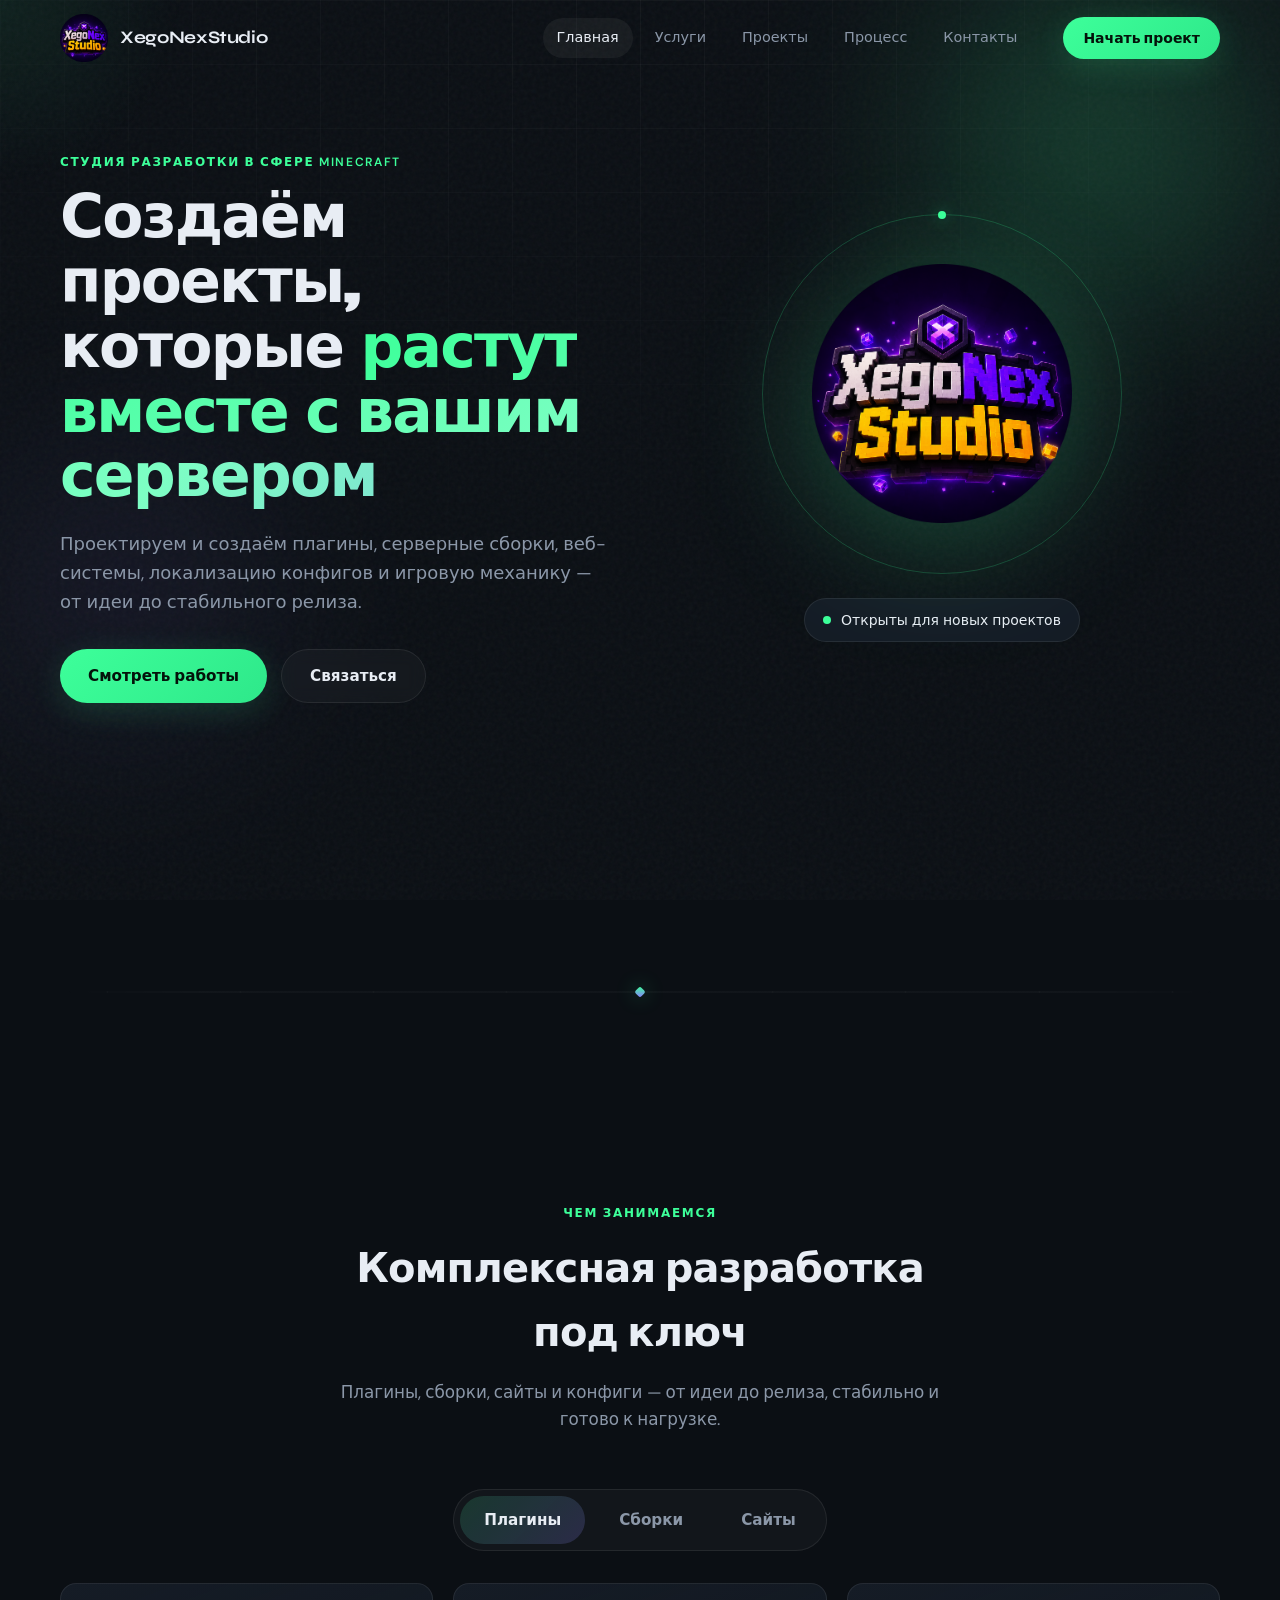
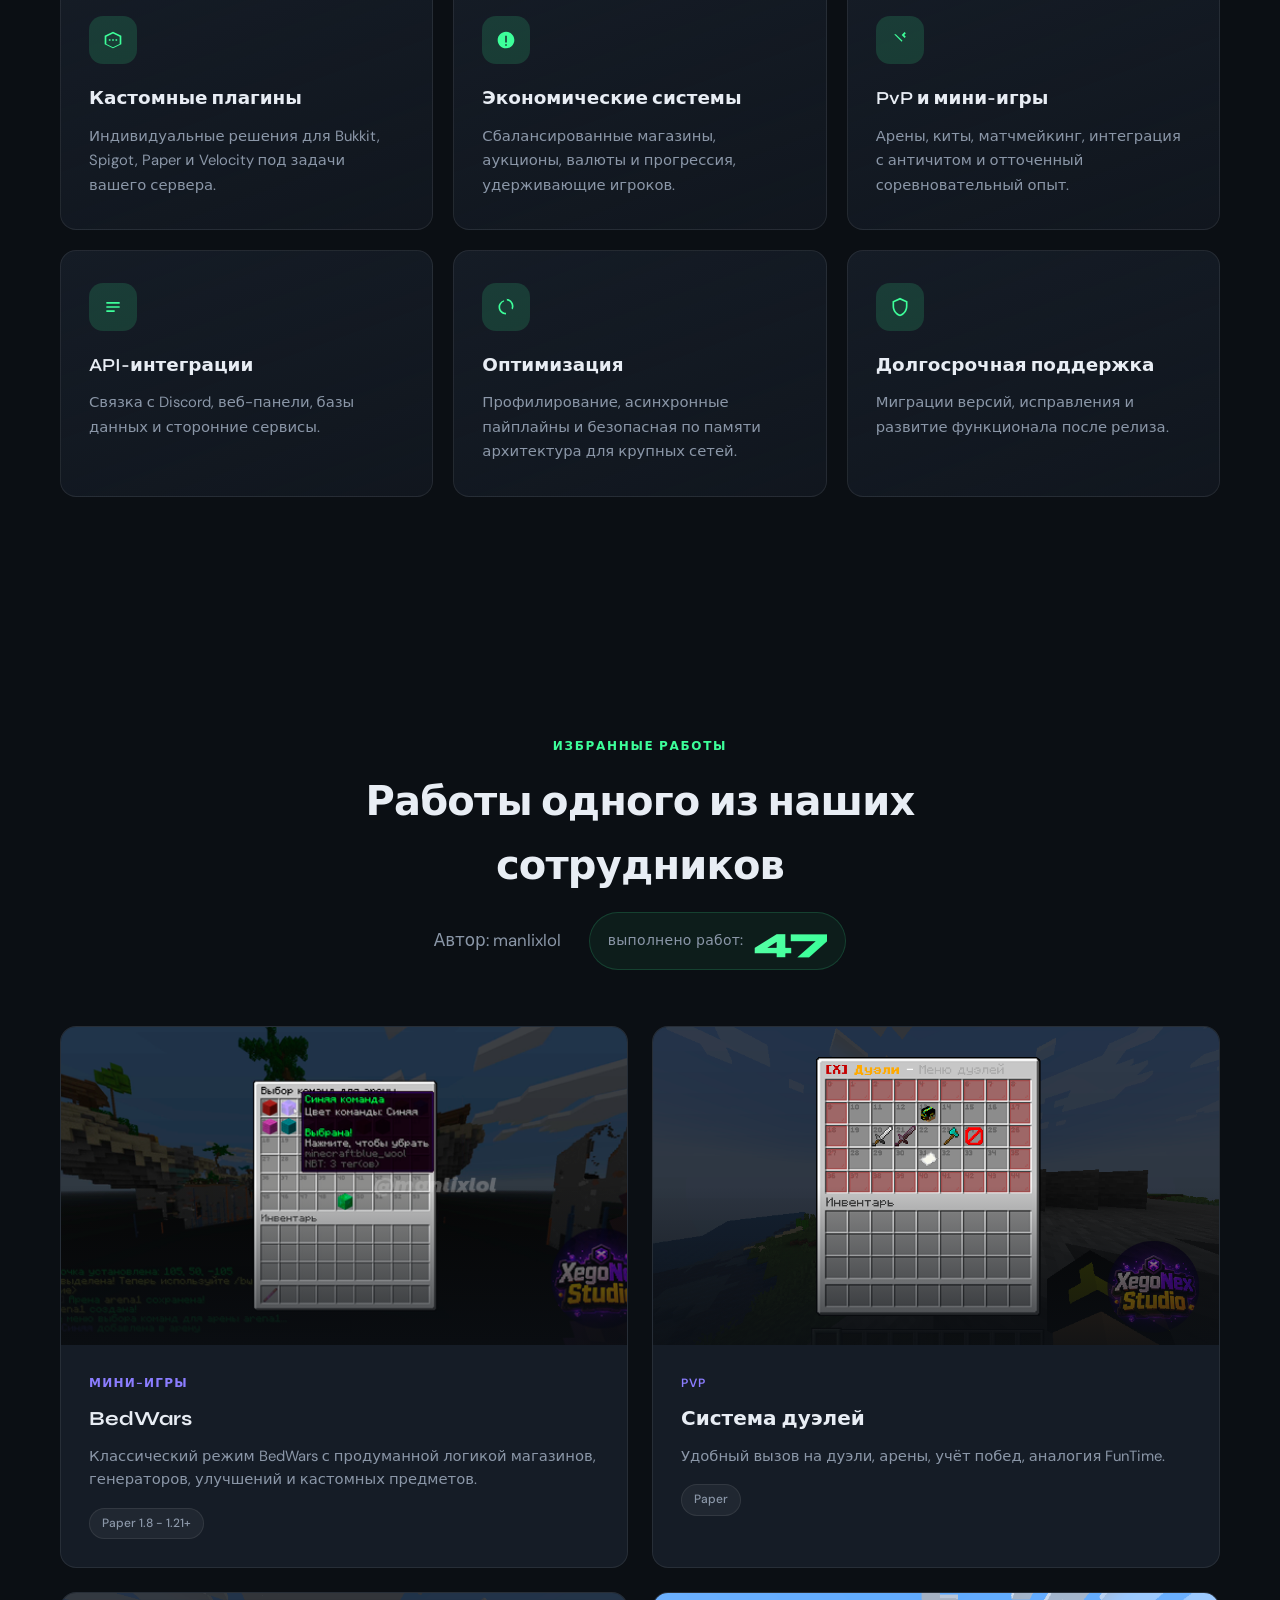
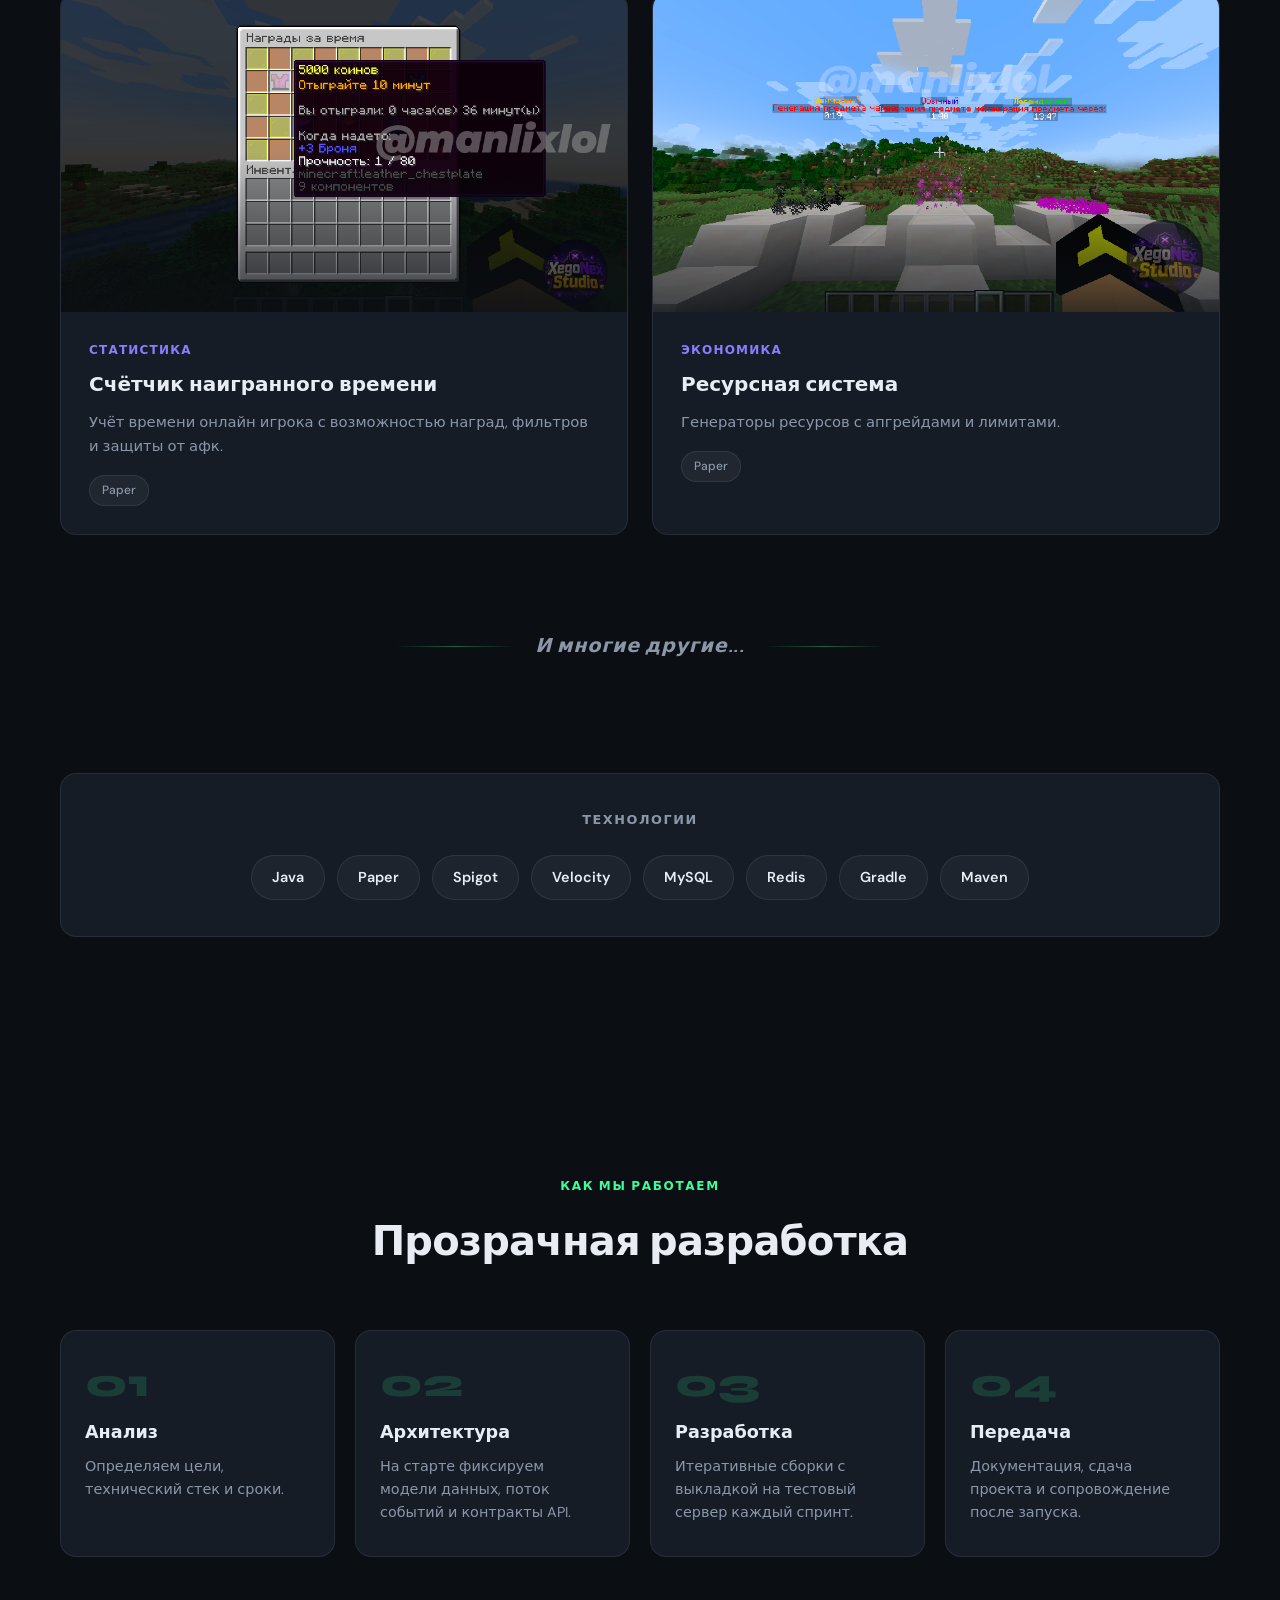
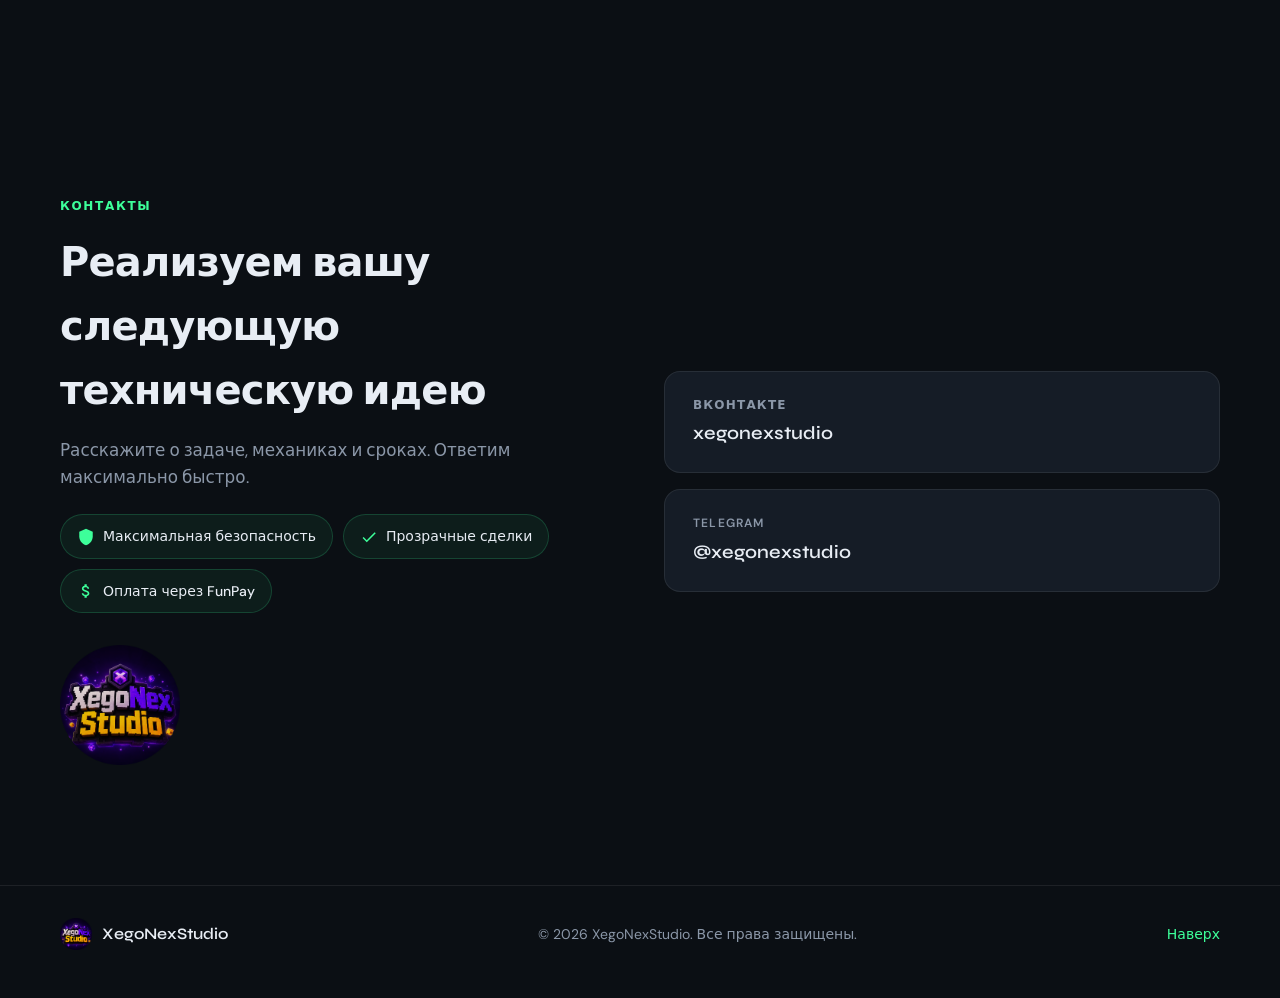
==== site/src/public_html/index.html @ aec1a5e7 "first commit" ====
<!DOCTYPE html>
<html lang="ru">
<head>
<meta charset="UTF-8">
<meta name="viewport" content="width=device-width, initial-scale=1.0">
<meta name="description" content="Проектируем и создаём плагины, серверные сборки, веб-системы, локализацию конфигов и игровую механику — от идеи до стабильного релиза.">
<meta name="theme-color" content="#0b0f14">
<meta property="og:title" content="XegoNexStudio">
<meta property="og:description" content="Проектируем и создаём плагины, серверные сборки, веб-системы, локализацию конфигов и игровую механику — от идеи до стабильного релиза.">
<meta property="og:image" content="https://xegonexstudio.github.io/xegonexstudio/assets/img/xegonex.png">
<meta property="og:url" content="https://xegonexstudio.github.io/xegonexstudio">
<meta property="og:type" content="website">
<title>XegoNexStudio — Студия разработки в сфере Minecraft</title>
<link rel="preconnect" href="https://fonts.googleapis.com">
<link rel="preconnect" href="https://fonts.gstatic.com" crossorigin>
<link rel="stylesheet" href="https://fonts.googleapis.com/css2?family=DM+Sans:ital,opsz,wght@0,9..40,400;0,9..40,500;0,9..40,600;1,9..40,400&family=Syne:wght@500;600;700;800&display=swap">
<link rel="stylesheet" href="assets/css/main.css">
<link rel="icon" type="image/png" href="assets/img/xegonex.png">
</head>
<body>
<div class="ambient" aria-hidden="true"><div class="ambient__orb ambient__orb--one"></div><div class="ambient__orb ambient__orb--two"></div><div class="ambient__grid"></div><div class="ambient__noise"></div></div><div class="cursor-glow" aria-hidden="true"></div>
<header class="header"><div class="header__inner container"><a href="#home" class="brand"><img src="assets/img/xegonex.png" alt="XegoNexStudio" class="brand__logo" width="48" height="48"><span class="brand__text">XegoNexStudio</span></a><nav class="nav" aria-label="Основная навигация"><a href="#home" class="nav__link" data-nav="home">Главная</a><a href="#services" class="nav__link" data-nav="services">Услуги</a><a href="#projects" class="nav__link" data-nav="projects">Проекты</a><a href="#process" class="nav__link" data-nav="process">Процесс</a><a href="#contact" class="nav__link" data-nav="contact">Контакты</a></nav><a href="#contact" class="btn btn--primary btn--sm header__cta">Начать проект</a><button class="burger" type="button" aria-label="Открыть меню" aria-expanded="false" data-burger="true"><span></span><span></span><span></span></button></div></header>
<div class="mobile-nav" data-mobile-nav="true" hidden><nav class="mobile-nav__panel"><a href="#home" class="mobile-nav__link">Главная</a><a href="#services" class="mobile-nav__link">Услуги</a><a href="#projects" class="mobile-nav__link">Проекты</a><a href="#process" class="mobile-nav__link">Процесс</a><a href="#contact" class="mobile-nav__link">Контакты</a></nav></div>
<main>
<section id="home" class="hero section"><div class="container hero__grid"><div class="hero__content reveal"><p class="eyebrow">Студия разработки в сфере Minecraft</p><h1 class="hero__title">Создаём проекты, которые <span class="text-gradient">растут вместе с вашим сервером</span></h1><p class="hero__lead">Проектируем и создаём плагины, серверные сборки, веб-системы, локализацию конфигов и игровую механику — от идеи до стабильного релиза.</p><div class="hero__actions"><a href="#projects" class="btn btn--primary">Смотреть работы</a><a href="#contact" class="btn btn--ghost">Связаться</a></div></div><div class="hero__visual reveal reveal--delay"><div class="hero__logo-wrap"><div class="hero__ring hero__ring--outer"></div><div class="hero__ring hero__ring--inner"></div><img src="assets/img/xegonex.png" alt="XegoNexStudio" class="hero__logo" width="320" height="320"></div><div class="hero__badge"><span class="hero__badge-dot"></span>Открыты для новых проектов</div></div></div></section>
<section class="section flow-section"><div class="container"><div class="flow reveal" data-flow="true"><div class="flow__line"><span class="flow__glow"></span><span class="flow__dot flow__dot--a"></span><span class="flow__dot flow__dot--b"></span><div class="flow__ticks"><span class="flow__tick"></span><span class="flow__tick"></span><span class="flow__tick"></span><span class="flow__tick"></span><span class="flow__tick"></span><span class="flow__tick"></span><span class="flow__tick"></span><span class="flow__tick"></span><span class="flow__tick"></span></div></div><div class="flow__core"><span class="flow__diamond"></span><span class="flow__ring flow__ring--one"></span><span class="flow__ring flow__ring--two"></span></div></div></div></section>
<section id="services" class="section services"><div class="container"><div class="section-head reveal"><p class="eyebrow">Чем занимаемся</p><h2 class="section-head__title">Комплексная разработка под ключ</h2><p class="section-head__text">Плагины, сборки, сайты и конфиги — от идеи до релиза, стабильно и готово к нагрузке.</p></div><div class="services-tabs reveal" data-services-tabs="true"><div class="services-tabs__nav" role="tablist"><button type="button" class="services-tabs__btn is-active" data-tab="plugins" aria-selected="true">Плагины</button><button type="button" class="services-tabs__btn" data-tab="packs" aria-selected="false">Сборки</button><button type="button" class="services-tabs__btn" data-tab="websites" aria-selected="false">Сайты</button></div><div class="services-tabs__panels"><div class="services-tabs__panel is-active" data-panel="plugins"><div class="services__grid"><article class="service-card" style="--card-delay:0ms"><div class="service-card__icon" data-icon="plugin"></div><h3 class="service-card__title">Кастомные плагины</h3><p class="service-card__text">Индивидуальные решения для Bukkit, Spigot, Paper и Velocity под задачи вашего сервера.</p></article><article class="service-card" style="--card-delay:60ms"><div class="service-card__icon" data-icon="economy"></div><h3 class="service-card__title">Экономические системы</h3><p class="service-card__text">Сбалансированные магазины, аукционы, валюты и прогрессия, удерживающие игроков.</p></article><article class="service-card" style="--card-delay:120ms"><div class="service-card__icon" data-icon="pvp"></div><h3 class="service-card__title">PvP и мини-игры</h3><p class="service-card__text">Арены, киты, матчмейкинг, интеграция с античитом и отточенный соревновательный опыт.</p></article><article class="service-card" style="--card-delay:180ms"><div class="service-card__icon" data-icon="api"></div><h3 class="service-card__title">API-интеграции</h3><p class="service-card__text">Связка с Discord, веб-панели, базы данных и сторонние сервисы.</p></article><article class="service-card" style="--card-delay:240ms"><div class="service-card__icon" data-icon="optimize"></div><h3 class="service-card__title">Оптимизация</h3><p class="service-card__text">Профилирование, асинхронные пайплайны и безопасная по памяти архитектура для крупных сетей.</p></article><article class="service-card" style="--card-delay:300ms"><div class="service-card__icon" data-icon="support"></div><h3 class="service-card__title">Долгосрочная поддержка</h3><p class="service-card__text">Миграции версий, исправления и развитие функционала после релиза.</p></article></div></div><div class="services-tabs__panel" data-panel="packs" hidden><div class="services__grid"><article class="service-card" style="--card-delay:0ms"><div class="service-card__icon" data-icon="pack"></div><h3 class="service-card__title">Серверные сборки</h3><p class="service-card__text">Готовые конфигурации Paper и Spigot с пресетами режимов, прав и стартовым балансом.</p></article><article class="service-card" style="--card-delay:60ms"><div class="service-card__icon" data-icon="mod"></div><h3 class="service-card__title">Модовые сборки</h3><p class="service-card__text">Forge и Fabric с подбором модов, совместимостью и тестированием под вашу аудиторию.</p></article><article class="service-card" style="--card-delay:120ms"><div class="service-card__icon" data-icon="config"></div><h3 class="service-card__title">Конфиги и локализация</h3><p class="service-card__text">Настройка yml, lang-файлов, перевод строк и структурирование конфигураций без хаоса.</p></article><article class="service-card" style="--card-delay:180ms"><div class="service-card__icon" data-icon="network"></div><h3 class="service-card__title">Прокси и сеть</h3><p class="service-card__text">Velocity и BungeeCord, синхронизация данных между хабами и стабильная маршрутизация игроков.</p></article><article class="service-card" style="--card-delay:240ms"><div class="service-card__icon" data-icon="deploy"></div><h3 class="service-card__title">Деплой и запуск</h3><p class="service-card__text">Развёртывание на хостинге, автозапуск, резервные копии и базовый мониторинг.</p></article><article class="service-card" style="--card-delay:300ms"><div class="service-card__icon" data-icon="tune"></div><h3 class="service-card__title">Тонкая настройка</h3><p class="service-card__text">TPS, память, профили миров, анти-лаг пайплайны и оптимизация под онлайн.</p></article></div></div><div class="services-tabs__panel" data-panel="websites" hidden><div class="services__grid"><article class="service-card" style="--card-delay:0ms"><div class="service-card__icon" data-icon="web"></div><h3 class="service-card__title">Веб-панели сервера</h3><p class="service-card__text">Личный кабинет, статистика игроков, управление аккаунтами и донатом в одном интерфейсе.</p></article><article class="service-card" style="--card-delay:60ms"><div class="service-card__icon" data-icon="rcon"></div><h3 class="service-card__title">API и RCON</h3><p class="service-card__text">REST и WebSocket, удалённое управление сервером, очереди команд и связь с игровым ядром.</p></article><article class="service-card" style="--card-delay:120ms"><div class="service-card__icon" data-icon="portal"></div><h3 class="service-card__title">Лендинги и порталы</h3><p class="service-card__text">Промо-сайты, правила, магазины, OAuth через Discord и VK для вашего проекта.</p></article></div></div></div></div></div></section>
<section id="projects" class="section projects"><div class="container"><div class="section-head reveal"><p class="eyebrow">Избранные работы</p><h2 class="section-head__title">Работы одного из наших сотрудников</h2><div class="section-head__meta"><p class="section-head__text section-head__author">Автор: manlixlol</p><div class="works-counter" data-works-counter="48"><span class="works-counter__label">выполнено работ:</span><span class="works-counter__value" data-works-value="true">0</span></div></div></div><div class="projects__grid"><article class="project-card reveal project-card--gallery" style="--reveal-delay:0ms" data-project-gallery='["plugins/BedWarsPlugin (3).png","plugins/BedWarsPlugin (4).png","plugins/BedWarsPlugin (5).png","plugins/BedWarsPlugin (6).png","plugins/BedWarsPlugin (7).png","plugins/BedWarsPlugin (8).png","plugins/BedWarsPlugin (9).png","plugins/BedWarsPlugin (10).png","plugins/BedWarsPlugin (11).png"]' data-project-title="BedWars" tabindex="0" role="button"><div class="project-card__media"><img src="plugins/BedWarsPlugin (1).png" alt="BedWars" class="project-card__img" loading="lazy"></div><div class="project-card__body"><span class="project-card__category">Мини-игры</span><h3 class="project-card__title">BedWars</h3><p class="project-card__text">Классический режим BedWars с продуманной логикой магазинов, генераторов, улучшений и кастомных предметов.</p><div class="project-card__tags"><span class="tag">Paper 1.8 - 1.21+</span></div></div></article><article class="project-card reveal project-card--gallery" style="--reveal-delay:80ms" data-project-gallery='["plugins/DuelPlugin (1).PNG","plugins/DuelPlugin (2).PNG","plugins/DuelPlugin (3).PNG","plugins/DuelPlugin (4).PNG","plugins/DuelPlugin (5).PNG","plugins/DuelPlugin (6).PNG","plugins/DuelPlugin (7).PNG","plugins/DuelPlugin (8).PNG"]' data-project-title="Система дуэлей" tabindex="0" role="button"><div class="project-card__media"><img src="plugins/DuelPlugin (4).PNG" alt="Система дуэлей" class="project-card__img" loading="lazy"></div><div class="project-card__body"><span class="project-card__category">PvP</span><h3 class="project-card__title">Система дуэлей</h3><p class="project-card__text">Удобный вызов на дуэли, арены, учёт побед, аналогия FunTime.</p><div class="project-card__tags"><span class="tag">Paper</span></div></div></article><article class="project-card reveal project-card--gallery" style="--reveal-delay:160ms" data-project-gallery='["plugins/PluginTime (8).PNG","plugins/PluginTime (9).PNG","plugins/PluginTime (10).PNG","plugins/PluginTime (11).PNG","plugins/PluginTime (12).PNG"]' data-project-title="Счётчик наигранного времени" tabindex="0" role="button"><div class="project-card__media"><img src="plugins/PluginTime (10).PNG" alt="Счётчик наигранного времени" class="project-card__img" loading="lazy"></div><div class="project-card__body"><span class="project-card__category">Статистика</span><h3 class="project-card__title">Счётчик наигранного времени</h3><p class="project-card__text">Учёт времени онлайн игрока с возможностью наград, фильтров и защиты от афк.</p><div class="project-card__tags"><span class="tag">Paper</span></div></div></article><article class="project-card reveal project-card--gallery" style="--reveal-delay:240ms" data-project-gallery='["plugins/GeneratorPlugin (1).PNG","plugins/GeneratorPlugin (2).PNG","plugins/GeneratorPlugin (3).PNG"]' data-project-title="Ресурсная система" tabindex="0" role="button"><div class="project-card__media"><img src="plugins/GeneratorPlugin (3).PNG" alt="Ресурсная система" class="project-card__img" loading="lazy"></div><div class="project-card__body"><span class="project-card__category">Экономика</span><h3 class="project-card__title">Ресурсная система</h3><p class="project-card__text">Генераторы ресурсов с апгрейдами и лимитами.</p><div class="project-card__tags"><span class="tag">Paper</span></div></div></article></div></div></section><div class="projects-more"><div class="container"><p class="projects-more__text reveal">И многие другие...</p></div></div><section class="section stack"><div class="container stack__inner reveal"><p class="stack__label">Технологии</p><div class="stack__track"><span class="stack__item reveal">Java</span><span class="stack__item reveal">Paper</span><span class="stack__item reveal">Spigot</span><span class="stack__item reveal">Velocity</span><span class="stack__item reveal">MySQL</span><span class="stack__item reveal">Redis</span><span class="stack__item reveal">Gradle</span><span class="stack__item reveal">Maven</span></div></div></section>
<section id="process" class="section process"><div class="container"><div class="section-head reveal"><p class="eyebrow">Как мы работаем</p><h2 class="section-head__title">Прозрачная разработка</h2></div><div class="process__grid"><article class="process-step reveal"><span class="process-step__num">01</span><h3 class="process-step__title">Анализ</h3><p class="process-step__text">Определяем цели, технический стек и сроки.</p></article><article class="process-step reveal"><span class="process-step__num">02</span><h3 class="process-step__title">Архитектура</h3><p class="process-step__text">На старте фиксируем модели данных, поток событий и контракты API.</p></article><article class="process-step reveal"><span class="process-step__num">03</span><h3 class="process-step__title">Разработка</h3><p class="process-step__text">Итеративные сборки с выкладкой на тестовый сервер каждый спринт.</p></article><article class="process-step reveal"><span class="process-step__num">04</span><h3 class="process-step__title">Передача</h3><p class="process-step__text">Документация, сдача проекта и сопровождение после запуска.</p></article></div></div></section>
<section id="contact" class="section contact"><div class="container contact__grid"><div class="contact__intro reveal"><p class="eyebrow">Контакты</p><h2 class="section-head__title">Реализуем вашу следующую техническую идею</h2><p class="section-head__text">Расскажите о задаче, механиках и сроках. Ответим максимально быстро.</p><ul class="trust-pills"><li class="trust-pill reveal"><span class="trust-pill__icon" data-icon="shield"></span><span class="trust-pill__text">Максимальная безопасность</span></li><li class="trust-pill reveal"><span class="trust-pill__icon" data-icon="deal"></span><span class="trust-pill__text">Прозрачные сделки</span></li><li class="trust-pill reveal"><span class="trust-pill__icon" data-icon="funpay"></span><span class="trust-pill__text">Оплата через FunPay</span></li></ul><div class="contact__logo"><img src="assets/img/xegonex.png" alt="XegoNexStudio" width="120" height="120"></div></div><div class="contact__links"><a href="https://vk.com/xegonexstudio" class="contact-card reveal" data-contact="vk" target="_blank" rel="noopener noreferrer"><span class="contact-card__label">ВКонтакте</span><span class="contact-card__value">xegonexstudio</span></a><a href="https://t.me/xegonexstudio" class="contact-card reveal" data-contact="telegram" target="_blank" rel="noopener noreferrer"><span class="contact-card__label">Telegram</span><span class="contact-card__value">@xegonexstudio</span></a></div></div></section>
</main>
<footer class="footer"><div class="container footer__inner"><div class="footer__brand"><img src="assets/img/xegonex.png" alt="" class="footer__logo" width="32" height="32" aria-hidden="true"><span>XegoNexStudio</span></div><p class="footer__copy">© 2026 XegoNexStudio. Все права защищены.</p><a href="#home" class="footer__top">Наверх</a></div></footer><div class="project-gallery" data-project-gallery-root="true" hidden aria-hidden="true"><div class="project-gallery__backdrop" data-gallery-backdrop="true"></div><div class="project-gallery__dialog" data-gallery-dialog="true" role="dialog" aria-modal="true"><div class="project-gallery__head"><h3 class="project-gallery__title" data-gallery-title="true"></h3><button type="button" class="project-gallery__close" data-gallery-close="true" aria-label="Закрыть"><span aria-hidden="true"></span><span aria-hidden="true"></span></button></div><div class="project-gallery__body"><div class="project-gallery__track" data-gallery-track="true"></div></div></div></div>
<script src="assets/js/app.js" defer></script>
</body>
</html>
---- site/src/public_html/assets/css/main.css ----
:root {
  --bg: #0b0f14;
  --bg-elevated: #121820;
  --bg-card: #151c26;
  --border: rgba(255, 255, 255, 0.08);
  --text: #e8edf4;
  --text-muted: #8b97a8;
  --accent: #3dff9a;
  --accent-dim: rgba(61, 255, 154, 0.15);
  --accent-glow: rgba(61, 255, 154, 0.45);
  --violet: #8b7dff;
  --violet-dim: rgba(139, 125, 255, 0.2);
  --radius: 16px;
  --radius-sm: 10px;
  --shadow: 0 24px 80px rgba(0, 0, 0, 0.45);
  --font-display: "Syne", system-ui, sans-serif;
  --font-body: "DM Sans", system-ui, sans-serif;
  --header-h: 76px;
  --ease-out: cubic-bezier(0.22, 1, 0.36, 1);
  --ease-spring: cubic-bezier(0.34, 1.56, 0.64, 1);
}

*,
*::before,
*::after {
  box-sizing: border-box;
  margin: 0;
  padding: 0;
}

html {
  scroll-behavior: smooth;
  scroll-padding-top: calc(var(--header-h) + 20px);
}

body {
  font-family: var(--font-body);
  font-size: 16px;
  line-height: 1.6;
  color: var(--text);
  background: var(--bg);
  overflow-x: hidden;
  -webkit-font-smoothing: antialiased;
}

img {
  display: block;
  max-width: 100%;
  height: auto;
}

a {
  color: inherit;
  text-decoration: none;
}

button {
  font: inherit;
  border: none;
  background: none;
  cursor: pointer;
  color: inherit;
}

.container {
  width: min(1160px, calc(100% - 40px));
  margin-inline: auto;
}

.section {
  padding-block: clamp(72px, 10vw, 120px);
  position: relative;
}

.eyebrow {
  font-size: 0.75rem;
  font-weight: 600;
  letter-spacing: 0.14em;
  text-transform: uppercase;
  color: var(--accent);
  margin-bottom: 14px;
}

.text-gradient {
  background: linear-gradient(135deg, var(--accent) 0%, #7dffc4 40%, var(--violet) 100%);
  background-size: 200% auto;
  -webkit-background-clip: text;
  background-clip: text;
  color: transparent;
  animation: shimmer 6s ease infinite;
}

@keyframes shimmer {
  0%, 100% { background-position: 0% center; }
  50% { background-position: 100% center; }
}

.btn {
  display: inline-flex;
  align-items: center;
  justify-content: center;
  gap: 8px;
  padding: 14px 28px;
  border-radius: 999px;
  font-weight: 600;
  font-size: 0.95rem;
  transition: transform 0.35s var(--ease-out), box-shadow 0.35s var(--ease-out), background 0.35s ease, border-color 0.35s ease;
}

.btn--sm {
  padding: 10px 20px;
  font-size: 0.875rem;
}

.btn--primary {
  background: linear-gradient(135deg, var(--accent), #2ee88a);
  color: #04120a;
  box-shadow: 0 8px 32px var(--accent-dim);
}

.btn--primary:hover {
  transform: translateY(-2px);
  box-shadow: 0 12px 40px var(--accent-glow);
}

.btn--ghost {
  border: 1px solid var(--border);
  background: rgba(255, 255, 255, 0.03);
  backdrop-filter: blur(8px);
}

.btn--ghost:hover {
  border-color: rgba(61, 255, 154, 0.35);
  background: var(--accent-dim);
  transform: translateY(-2px);
}

.ambient {
  position: fixed;
  inset: 0;
  pointer-events: none;
  z-index: 0;
  overflow: hidden;
}

.ambient__orb {
  position: absolute;
  border-radius: 50%;
  filter: blur(80px);
  opacity: 0.55;
  animation: drift 18s ease-in-out infinite;
}

.ambient__orb--one {
  width: 520px;
  height: 520px;
  top: -120px;
  right: -80px;
  background: radial-gradient(circle, var(--accent-glow), transparent 70%);
}

.ambient__orb--two {
  width: 440px;
  height: 440px;
  bottom: 10%;
  left: -100px;
  background: radial-gradient(circle, var(--violet-dim), transparent 70%);
  animation-delay: -6s;
  animation-duration: 22s;
}

@keyframes drift {
  0%, 100% { transform: translate(0, 0) scale(1); }
  33% { transform: translate(30px, -20px) scale(1.05); }
  66% { transform: translate(-20px, 25px) scale(0.95); }
}

.ambient__grid {
  position: absolute;
  inset: 0;
  background-image:
    linear-gradient(rgba(255, 255, 255, 0.03) 1px, transparent 1px),
    linear-gradient(90deg, rgba(255, 255, 255, 0.03) 1px, transparent 1px);
  background-size: 64px 64px;
  mask-image: radial-gradient(ellipse 80% 60% at 50% 0%, black, transparent);
  animation: gridPulse 8s ease-in-out infinite;
}

@keyframes gridPulse {
  0%, 100% { opacity: 0.4; }
  50% { opacity: 0.7; }
}

.ambient__noise {
  position: absolute;
  inset: 0;
  opacity: 0.04;
  background-image: url("data:image/svg+xml,%3Csvg viewBox='0 0 256 256' xmlns='http://www.w3.org/2000/svg'%3E%3Cfilter id='n'%3E%3CfeTurbulence type='fractalNoise' baseFrequency='0.85' numOctaves='4' stitchTiles='stitch'/%3E%3C/filter%3E%3Crect width='100%25' height='100%25' filter='url(%23n)'/%3E%3C/svg%3E");
}

.cursor-glow {
  position: fixed;
  width: 400px;
  height: 400px;
  border-radius: 50%;
  background: radial-gradient(circle, rgba(61, 255, 154, 0.08), transparent 65%);
  pointer-events: none;
  z-index: 1;
  transform: translate(-50%, -50%);
  transition: opacity 0.3s ease;
  opacity: 0;
}

body.is-ready .cursor-glow {
  opacity: 1;
}

.header {
  position: fixed;
  top: 0;
  left: 0;
  right: 0;
  z-index: 100;
  height: var(--header-h);
  transition: background 0.4s ease, border-color 0.4s ease, backdrop-filter 0.4s ease;
}

.header.is-scrolled {
  background: rgba(11, 15, 20, 0.82);
  backdrop-filter: blur(16px);
  border-bottom: 1px solid var(--border);
}

.header__inner {
  display: flex;
  align-items: center;
  gap: 32px;
  height: 100%;
}

.brand {
  display: flex;
  align-items: center;
  gap: 12px;
  flex-shrink: 0;
}

.brand__logo {
  border-radius: 12px;
  transition: transform 0.5s var(--ease-spring), filter 0.5s ease;
}

.brand:hover .brand__logo {
  transform: rotate(-4deg) scale(1.05);
  filter: drop-shadow(0 0 12px var(--accent-glow));
}

.brand__text {
  font-family: var(--font-display);
  font-weight: 700;
  font-size: 1.1rem;
  letter-spacing: -0.02em;
}

.nav {
  display: flex;
  align-items: center;
  gap: 8px;
  margin-left: auto;
}

.nav__link {
  padding: 8px 14px;
  font-size: 0.9rem;
  font-weight: 500;
  color: var(--text-muted);
  border-radius: 999px;
  transition: color 0.3s ease, background 0.3s ease;
  position: relative;
}

.nav__link:hover,
.nav__link.is-active {
  color: var(--text);
  background: rgba(255, 255, 255, 0.05);
}

.header__cta {
  flex-shrink: 0;
}

.burger {
  display: none;
  flex-direction: column;
  justify-content: center;
  gap: 5px;
  width: 40px;
  height: 40px;
  padding: 8px;
  margin-left: auto;
}

.burger span {
  display: block;
  height: 2px;
  background: var(--text);
  border-radius: 2px;
  transition: transform 0.35s var(--ease-out), opacity 0.35s ease;
}

.burger.is-open span:nth-child(1) {
  transform: translateY(7px) rotate(45deg);
}

.burger.is-open span:nth-child(2) {
  opacity: 0;
}

.burger.is-open span:nth-child(3) {
  transform: translateY(-7px) rotate(-45deg);
}

.mobile-nav {
  position: fixed;
  inset: var(--header-h) 0 0 0;
  z-index: 99;
  background: rgba(11, 15, 20, 0.96);
  backdrop-filter: blur(20px);
  opacity: 0;
  visibility: hidden;
  transition: opacity 0.35s ease, visibility 0.35s ease;
}

.mobile-nav.is-open {
  opacity: 1;
  visibility: visible;
}

.mobile-nav__panel {
  display: flex;
  flex-direction: column;
  padding: 32px 24px;
  gap: 8px;
}

.mobile-nav__link {
  padding: 16px 20px;
  font-family: var(--font-display);
  font-size: 1.25rem;
  font-weight: 600;
  border-radius: var(--radius-sm);
  transform: translateX(-16px);
  opacity: 0;
  transition: transform 0.4s var(--ease-out), opacity 0.4s ease, background 0.3s ease;
}

.mobile-nav.is-open .mobile-nav__link {
  transform: translateX(0);
  opacity: 1;
}

.mobile-nav.is-open .mobile-nav__link:nth-child(1) { transition-delay: 0.05s; }
.mobile-nav.is-open .mobile-nav__link:nth-child(2) { transition-delay: 0.1s; }
.mobile-nav.is-open .mobile-nav__link:nth-child(3) { transition-delay: 0.15s; }
.mobile-nav.is-open .mobile-nav__link:nth-child(4) { transition-delay: 0.2s; }
.mobile-nav.is-open .mobile-nav__link:nth-child(5) { transition-delay: 0.25s; }

.mobile-nav__link:hover {
  background: var(--accent-dim);
}

main {
  position: relative;
  z-index: 2;
}

.hero {
  min-height: 100vh;
  display: flex;
  align-items: center;
  padding-top: var(--header-h);
}

.hero__grid {
  display: grid;
  grid-template-columns: 1fr 1fr;
  gap: 48px;
  align-items: center;
}

.hero__title {
  font-family: var(--font-display);
  font-size: clamp(2.4rem, 5vw, 3.75rem);
  font-weight: 800;
  line-height: 1.08;
  letter-spacing: -0.03em;
  margin-bottom: 20px;
}

.hero__lead {
  font-size: 1.125rem;
  color: var(--text-muted);
  max-width: 48ch;
  margin-bottom: 32px;
}

.hero__actions {
  display: flex;
  flex-wrap: wrap;
  gap: 14px;
}

.hero__visual {
  display: flex;
  flex-direction: column;
  align-items: center;
  gap: 24px;
}

.hero__logo-wrap {
  position: relative;
  width: min(360px, 80vw);
  aspect-ratio: 1;
  display: flex;
  align-items: center;
  justify-content: center;
}

.hero__logo {
  width: 72%;
  height: auto;
  position: relative;
  z-index: 2;
  animation: logoFloat 5s ease-in-out infinite;
  filter: drop-shadow(0 20px 60px rgba(61, 255, 154, 0.25));
}

@keyframes logoFloat {
  0%, 100% { transform: translateY(0); }
  50% { transform: translateY(-14px); }
}

.hero__ring {
  position: absolute;
  border-radius: 50%;
  border: 1px solid var(--border);
}

.hero__ring--outer {
  inset: 0;
  animation: ringSpin 24s linear infinite;
  border-color: rgba(61, 255, 154, 0.2);
}

.hero__ring--inner {
  inset: 18%;
  animation: ringSpin 16s linear infinite reverse;
  border-color: rgba(139, 125, 255, 0.25);
}

.hero__ring--outer::before,
.hero__ring--inner::before {
  content: "";
  position: absolute;
  width: 8px;
  height: 8px;
  border-radius: 50%;
  background: var(--accent);
  top: -4px;
  left: 50%;
  transform: translateX(-50%);
  box-shadow: 0 0 16px var(--accent-glow);
}

.hero__ring--inner::before {
  background: var(--violet);
  box-shadow: 0 0 16px var(--violet-dim);
}

@keyframes ringSpin {
  to { transform: rotate(360deg); }
}

.hero__badge {
  display: inline-flex;
  align-items: center;
  gap: 10px;
  padding: 10px 18px;
  border-radius: 999px;
  background: var(--bg-card);
  border: 1px solid var(--border);
  font-size: 0.875rem;
  font-weight: 500;
  animation: badgePulse 3s ease-in-out infinite;
}

@keyframes badgePulse {
  0%, 100% { box-shadow: 0 0 0 0 var(--accent-dim); }
  50% { box-shadow: 0 0 0 8px transparent; }
}

.hero__badge-dot {
  width: 8px;
  height: 8px;
  border-radius: 50%;
  background: var(--accent);
  animation: dotBlink 2s ease infinite;
}

@keyframes dotBlink {
  0%, 100% { opacity: 1; }
  50% { opacity: 0.4; }
}

.flow-section {
  padding-block: clamp(28px, 4vw, 48px);
}

.flow {
  position: relative;
  height: 88px;
  display: flex;
  align-items: center;
  justify-content: center;
}

.flow__line {
  position: absolute;
  inset-inline: 0;
  top: 50%;
  height: 1px;
  transform: translateY(-50%);
  background: linear-gradient(
    90deg,
    transparent,
    rgba(255, 255, 255, 0.06) 12%,
    rgba(255, 255, 255, 0.06) 88%,
    transparent
  );
  overflow: hidden;
}

.flow__glow {
  position: absolute;
  top: -1px;
  left: -40%;
  width: 40%;
  height: 3px;
  background: linear-gradient(90deg, transparent, var(--accent-glow), transparent);
  opacity: 0;
  filter: blur(2px);
}

.flow.is-live .flow__glow {
  animation: flowGlow 4.8s ease-in-out infinite;
}

.flow__dot {
  position: absolute;
  top: 50%;
  width: 6px;
  height: 6px;
  border-radius: 50%;
  transform: translate(-50%, -50%);
  opacity: 0;
}

.flow__dot--a {
  background: var(--accent);
  box-shadow: 0 0 14px var(--accent-glow);
}

.flow__dot--b {
  background: var(--violet);
  box-shadow: 0 0 14px rgba(139, 125, 255, 0.5);
}

.flow.is-live .flow__dot--a {
  animation: flowDotA 3.6s linear infinite;
}

.flow.is-live .flow__dot--b {
  animation: flowDotB 5.2s linear infinite;
}

.flow__ticks {
  position: absolute;
  inset: 0;
  display: flex;
  align-items: center;
  justify-content: space-between;
  padding-inline: 4%;
  pointer-events: none;
}

.flow__tick {
  width: 3px;
  height: 3px;
  border-radius: 50%;
  background: rgba(255, 255, 255, 0.14);
  transform: scale(0.6);
  opacity: 0.35;
}

.flow.is-live .flow__tick {
  animation: flowTick 3.6s ease-in-out infinite;
}

.flow.is-live .flow__tick:nth-child(1) { animation-delay: 0s; }
.flow.is-live .flow__tick:nth-child(2) { animation-delay: 0.15s; }
.flow.is-live .flow__tick:nth-child(3) { animation-delay: 0.3s; }
.flow.is-live .flow__tick:nth-child(4) { animation-delay: 0.45s; }
.flow.is-live .flow__tick:nth-child(5) { animation-delay: 0.6s; }
.flow.is-live .flow__tick:nth-child(6) { animation-delay: 0.75s; }
.flow.is-live .flow__tick:nth-child(7) { animation-delay: 0.9s; }
.flow.is-live .flow__tick:nth-child(8) { animation-delay: 1.05s; }
.flow.is-live .flow__tick:nth-child(9) { animation-delay: 1.2s; }

.flow__core {
  position: relative;
  z-index: 2;
  width: 14px;
  height: 14px;
  display: flex;
  align-items: center;
  justify-content: center;
}

.flow__diamond {
  width: 8px;
  height: 8px;
  background: linear-gradient(135deg, var(--accent), var(--violet));
  transform: rotate(45deg);
  border-radius: 2px;
  box-shadow: 0 0 20px var(--accent-glow);
}

.flow.is-live .flow__diamond {
  animation: flowDiamond 3s ease-in-out infinite;
}

.flow__ring {
  position: absolute;
  border-radius: 50%;
  border: 1px solid rgba(61, 255, 154, 0.25);
  opacity: 0;
}

.flow__ring--one {
  inset: -10px;
}

.flow__ring--two {
  inset: -18px;
  border-color: rgba(139, 125, 255, 0.2);
}

.flow.is-live .flow__ring--one {
  animation: flowRing 3s ease-out infinite;
}

.flow.is-live .flow__ring--two {
  animation: flowRing 3s ease-out infinite 1.5s;
}

@keyframes flowGlow {
  0% {
    left: -40%;
    opacity: 0;
  }
  10% {
    opacity: 1;
  }
  90% {
    opacity: 1;
  }
  100% {
    left: 100%;
    opacity: 0;
  }
}

@keyframes flowDotA {
  0% {
    left: 0%;
    opacity: 0;
  }
  8% {
    opacity: 1;
  }
  92% {
    opacity: 1;
  }
  100% {
    left: 100%;
    opacity: 0;
  }
}

@keyframes flowDotB {
  0% {
    left: 100%;
    opacity: 0;
  }
  8% {
    opacity: 0.85;
  }
  92% {
    opacity: 0.85;
  }
  100% {
    left: 0%;
    opacity: 0;
  }
}

@keyframes flowTick {
  0%, 100% {
    transform: scale(0.6);
    opacity: 0.35;
    background: rgba(255, 255, 255, 0.14);
  }
  50% {
    transform: scale(1.2);
    opacity: 1;
    background: var(--accent);
    box-shadow: 0 0 10px var(--accent-dim);
  }
}

@keyframes flowDiamond {
  0%, 100% {
    transform: rotate(45deg) scale(1);
  }
  50% {
    transform: rotate(45deg) scale(1.15);
  }
}

@keyframes flowRing {
  0% {
    transform: scale(0.6);
    opacity: 0.8;
  }
  100% {
    transform: scale(1.6);
    opacity: 0;
  }
}

.section-head {
  text-align: center;
  max-width: 640px;
  margin: 0 auto 56px;
}

.section-head__title {
  font-family: var(--font-display);
  font-size: clamp(1.75rem, 3.5vw, 2.5rem);
  font-weight: 700;
  letter-spacing: -0.02em;
  margin-bottom: 14px;
}

.section-head__text {
  color: var(--text-muted);
  font-size: 1.05rem;
}

.section-head__meta {
  display: flex;
  align-items: center;
  justify-content: center;
  flex-wrap: wrap;
  gap: 16px 28px;
  margin-top: 4px;
}

.section-head__author {
  margin: 0;
}

.works-counter {
  display: inline-flex;
  align-items: baseline;
  gap: 10px;
  padding: 10px 18px;
  border-radius: 999px;
  background: rgba(61, 255, 154, 0.06);
  border: 1px solid rgba(61, 255, 154, 0.16);
}

.works-counter__label {
  font-size: 0.875rem;
  font-weight: 500;
  color: var(--text-muted);
  letter-spacing: 0.02em;
  align-self: center;
  transform: translateY(-1px);
}

.works-counter__value {
  font-family: var(--font-display);
  font-size: clamp(1.75rem, 3vw, 2.25rem);
  font-weight: 800;
  line-height: 1;
  letter-spacing: -0.03em;
  background: linear-gradient(135deg, #5dffa8 0%, var(--accent) 45%, #0d7a45 100%);
  background-size: 220% auto;
  -webkit-background-clip: text;
  background-clip: text;
  color: transparent;
  animation: worksShimmer 4s ease-in-out infinite;
  font-variant-numeric: tabular-nums;
}

@keyframes worksShimmer {
  0%, 100% { background-position: 0% center; }
  50% { background-position: 100% center; }
}

.projects-more {
  padding-block: 0 clamp(36px, 5vw, 56px);
  margin-top: -24px;
}

.projects-more__text {
  position: relative;
  display: flex;
  align-items: center;
  justify-content: center;
  gap: 20px;
  font-family: var(--font-display);
  font-size: clamp(1rem, 2vw, 1.2rem);
  font-weight: 600;
  font-style: italic;
  letter-spacing: 0.04em;
  color: var(--text-muted);
  text-align: center;
}

.projects-more__text::before,
.projects-more__text::after {
  content: "";
  flex: 1 1 48px;
  max-width: 120px;
  height: 1px;
  background: linear-gradient(90deg, transparent, rgba(61, 255, 154, 0.35), transparent);
}

.services__grid {
  display: grid;
  grid-template-columns: repeat(3, 1fr);
  gap: 20px;
}

.services-tabs {
  display: flex;
  flex-direction: column;
  gap: 32px;
}

.services-tabs__nav {
  display: flex;
  flex-wrap: wrap;
  justify-content: center;
  gap: 10px;
  padding: 6px;
  border-radius: 999px;
  background: rgba(255, 255, 255, 0.03);
  border: 1px solid var(--border);
  width: fit-content;
  margin-inline: auto;
}

.services-tabs__btn {
  position: relative;
  padding: 12px 24px;
  border-radius: 999px;
  font-family: var(--font-display);
  font-size: 0.95rem;
  font-weight: 600;
  color: var(--text-muted);
  transition: color 0.35s ease, transform 0.35s var(--ease-out);
}

.services-tabs__btn::before {
  content: "";
  position: absolute;
  inset: 0;
  border-radius: inherit;
  background: linear-gradient(135deg, var(--accent-dim), var(--violet-dim));
  opacity: 0;
  transform: scale(0.92);
  transition: opacity 0.35s ease, transform 0.35s var(--ease-spring);
  z-index: -1;
}

.services-tabs__btn:hover {
  color: var(--text);
  transform: translateY(-1px);
}

.services-tabs__btn.is-active {
  color: var(--text);
}

.services-tabs__btn.is-active::before {
  opacity: 1;
  transform: scale(1);
}

.services-tabs__panels {
  position: relative;
  min-height: 420px;
}

.services-tabs__panel {
  opacity: 0;
  transform: translateY(18px);
  transition: opacity 0.35s var(--ease-out), transform 0.35s var(--ease-out);
  pointer-events: none;
}

.services-tabs__panel.is-active {
  opacity: 1;
  transform: translateY(0);
  pointer-events: auto;
}

.services-tabs__panel.is-leaving {
  position: absolute;
  inset: 0;
  opacity: 0;
  transform: translateY(-12px);
}

.services-tabs__panel .service-card {
  opacity: 0;
  transform: translateY(20px);
  transition: opacity 0.45s var(--ease-out), transform 0.45s var(--ease-out), border-color 0.45s ease, box-shadow 0.45s ease;
  transition-delay: var(--card-delay, 0ms);
}

.services-tabs__panel.is-active .service-card.is-shown {
  opacity: 1;
  transform: translateY(0);
}

.service-card {
  padding: 32px 28px;
  border-radius: var(--radius);
  background: linear-gradient(160deg, var(--bg-card), rgba(21, 28, 38, 0.6));
  border: 1px solid var(--border);
  transition: transform 0.45s var(--ease-out), border-color 0.45s ease, box-shadow 0.45s ease;
}

.service-card:hover {
  transform: translateY(-8px);
  border-color: rgba(61, 255, 154, 0.3);
  box-shadow: 0 20px 60px rgba(0, 0, 0, 0.35);
}

.service-card__icon {
  width: 48px;
  height: 48px;
  border-radius: 14px;
  background: var(--accent-dim);
  margin-bottom: 20px;
  display: flex;
  align-items: center;
  justify-content: center;
  position: relative;
  transition: transform 0.4s var(--ease-spring);
}

.service-card:hover .service-card__icon {
  transform: scale(1.1) rotate(-4deg);
}

.service-card__icon::after {
  content: "";
  width: 20px;
  height: 20px;
  background: var(--accent);
  mask-size: contain;
  mask-repeat: no-repeat;
  mask-position: center;
}

.service-card__icon[data-icon="plugin"]::after {
  mask-image: url("data:image/svg+xml,%3Csvg xmlns='http://www.w3.org/2000/svg' viewBox='0 0 24 24' fill='black'%3E%3Cpath d='M12 2L2 7v10l10 5 10-5V7L12 2zm0 2.18l8 4v8.64l-8 4-8-4V8.18l8-4zM7 11v2h2v-2H7zm4 0v2h2v-2h-2zm4 0v2h2v-2h-2z'/%3E%3C/svg%3E");
}

.service-card__icon[data-icon="economy"]::after {
  mask-image: url("data:image/svg+xml,%3Csvg xmlns='http://www.w3.org/2000/svg' viewBox='0 0 24 24' fill='black'%3E%3Cpath d='M12 2C6.48 2 2 6.48 2 12s4.48 10 10 10 10-4.48 10-10S17.52 2 12 2zm1 17h-2v-2h2v2zm0-4h-2V7h2v8z'/%3E%3C/svg%3E");
}

.service-card__icon[data-icon="pvp"]::after {
  mask-image: url("data:image/svg+xml,%3Csvg xmlns='http://www.w3.org/2000/svg' viewBox='0 0 24 24' fill='black'%3E%3Cpath d='M6.92 5H5l9 9 1-1-3.09-3.09L6.92 5zM17.5 2.5L14 6l3.5 3.5 1.5-1.5L17 6l2-2-1.5-1.5z'/%3E%3C/svg%3E");
}

.service-card__icon[data-icon="api"]::after {
  mask-image: url("data:image/svg+xml,%3Csvg xmlns='http://www.w3.org/2000/svg' viewBox='0 0 24 24' fill='black'%3E%3Cpath d='M4 6h16v2H4V6zm0 5h16v2H4v-2zm0 5h10v2H4v-2z'/%3E%3C/svg%3E");
}

.service-card__icon[data-icon="optimize"]::after {
  mask-image: url("data:image/svg+xml,%3Csvg xmlns='http://www.w3.org/2000/svg' viewBox='0 0 24 24' fill='black'%3E%3Cpath d='M13 2.05v2.02c3.39.49 6 3.39 6 6.92 0 .9-.18 1.75-.48 2.54l1.46 1.46C20.43 13.74 21 12.41 21 11c0-4.97-4.03-9-9-8.95zM12 19c-3.87 0-7-3.13-7-7 0-3.07 1.94-5.68 4.65-6.69V4.04C5.83 5.18 3 8.65 3 12c0 4.97 4.03 9 9 9v-2z'/%3E%3C/svg%3E");
}

.service-card__icon[data-icon="support"]::after {
  mask-image: url("data:image/svg+xml,%3Csvg xmlns='http://www.w3.org/2000/svg' viewBox='0 0 24 24' fill='black'%3E%3Cpath d='M12 1L3 5v6c0 5.55 3.84 10.74 9 12 5.16-1.26 9-6.45 9-12V5l-9-4zm0 2.18l7 3.12V11c0 4.52-3.07 8.74-7 9.93C8.07 19.74 5 15.52 5 11V6.3l7-3.12z'/%3E%3C/svg%3E");
}

.service-card__icon[data-icon="pack"]::after {
  mask-image: url("data:image/svg+xml,%3Csvg xmlns='http://www.w3.org/2000/svg' viewBox='0 0 24 24' fill='black'%3E%3Cpath d='M21 8.5l-9-5-9 5 9 5 9-5zm0 2.73l-9 5-9-5V17l9 5 9-5v-5.77z'/%3E%3C/svg%3E");
}

.service-card__icon[data-icon="mod"]::after {
  mask-image: url("data:image/svg+xml,%3Csvg xmlns='http://www.w3.org/2000/svg' viewBox='0 0 24 24' fill='black'%3E%3Cpath d='M4 6h16v4H4V6zm0 6h10v4H4v-4zm12 0h4v4h-4v-4z'/%3E%3C/svg%3E");
}

.service-card__icon[data-icon="config"]::after {
  mask-image: url("data:image/svg+xml,%3Csvg xmlns='http://www.w3.org/2000/svg' viewBox='0 0 24 24' fill='black'%3E%3Cpath d='M3 17.25V21h3.75L17.81 9.94l-3.75-3.75L3 17.25zM20.71 7.04a1 1 0 000-1.41l-2.34-2.34a1 1 0 00-1.41 0l-1.83 1.83 3.75 3.75 1.83-1.83z'/%3E%3C/svg%3E");
}

.service-card__icon[data-icon="network"]::after {
  mask-image: url("data:image/svg+xml,%3Csvg xmlns='http://www.w3.org/2000/svg' viewBox='0 0 24 24' fill='black'%3E%3Cpath d='M12 2C6.48 2 2 6.48 2 12s4.48 10 10 10 10-4.48 10-10S17.52 2 12 2zm-1 17.93V18h2v1.93A8.001 8.001 0 0012 4v2h2V4.07A8.001 8.001 0 0111 19.93z'/%3E%3C/svg%3E");
}

.service-card__icon[data-icon="deploy"]::after {
  mask-image: url("data:image/svg+xml,%3Csvg xmlns='http://www.w3.org/2000/svg' viewBox='0 0 24 24' fill='black'%3E%3Cpath d='M19 9h-4V3H9v6H5l7 7 7-7zM5 18v2h14v-2H5z'/%3E%3C/svg%3E");
}

.service-card__icon[data-icon="tune"]::after {
  mask-image: url("data:image/svg+xml,%3Csvg xmlns='http://www.w3.org/2000/svg' viewBox='0 0 24 24' fill='black'%3E%3Cpath d='M3 17v2h6v-2H3zM3 5v2h10V5H3zm10 16v-2h8v-2h-8v-2h-2v6h2zM7 9v2H3v2h4v2h2V9H7zm14 4v-2H11v2h10zm-6-4h2V7h4V5h-4V3h-2v6z'/%3E%3C/svg%3E");
}

.service-card__icon[data-icon="web"]::after {
  mask-image: url("data:image/svg+xml,%3Csvg xmlns='http://www.w3.org/2000/svg' viewBox='0 0 24 24' fill='black'%3E%3Cpath d='M12 2C6.48 2 2 6.48 2 12s4.48 10 10 10 10-4.48 10-10S17.52 2 12 2zm-1 17.93c-3.94-.49-7-3.85-7-7.93 0-.62.08-1.21.21-1.79L9 15v1c0 1.1.9 2 2 2v1.93zm6.9-2.54c-.26-.81-1-1.39-1.9-1.39h-1v-3c0-.55-.45-1-1-1H8v-2h2c.55 0 1-.45 1-1V7h2c1.1 0 2-.9 2-2v-.41c2.93 1.19 5 4.06 5 7.41 0 2.08-.8 3.97-2.1 5.39z'/%3E%3C/svg%3E");
}

.service-card__icon[data-icon="rcon"]::after {
  mask-image: url("data:image/svg+xml,%3Csvg xmlns='http://www.w3.org/2000/svg' viewBox='0 0 24 24' fill='black'%3E%3Cpath d='M20 4H4c-1.1 0-2 .9-2 2v12c0 1.1.9 2 2 2h16c1.1 0 2-.9 2-2V6c0-1.1-.9-2-2-2zm0 4l-8 5-8-5V6l8 5 8-5v2z'/%3E%3C/svg%3E");
}

.service-card__icon[data-icon="portal"]::after {
  mask-image: url("data:image/svg+xml,%3Csvg xmlns='http://www.w3.org/2000/svg' viewBox='0 0 24 24' fill='black'%3E%3Cpath d='M19 3H5c-1.1 0-2 .9-2 2v14c0 1.1.9 2 2 2h14c1.1 0 2-.9 2-2V5c0-1.1-.9-2-2-2zm-7 14h-2v-4H6v-2h4V7h2v4h4v2h-4v4z'/%3E%3C/svg%3E");
}

.service-card__title {
  font-family: var(--font-display);
  font-size: 1.15rem;
  font-weight: 600;
  margin-bottom: 10px;
}

.service-card__text {
  font-size: 0.925rem;
  color: var(--text-muted);
  line-height: 1.65;
}

.projects__grid {
  display: grid;
  grid-template-columns: repeat(2, 1fr);
  gap: 24px;
}

.project-card {
  border-radius: var(--radius);
  background: var(--bg-card);
  border: 1px solid var(--border);
  overflow: hidden;
  transition: transform 0.45s var(--ease-out), box-shadow 0.45s ease, border-color 0.45s ease;
}

.project-card:hover {
  transform: translateY(-8px);
  box-shadow: var(--shadow);
  border-color: rgba(139, 125, 255, 0.3);
}

.project-card--gallery {
  cursor: pointer;
}

.project-card--gallery:focus-visible {
  outline: 2px solid var(--accent);
  outline-offset: 3px;
}

.project-card__media {
  aspect-ratio: 16 / 9;
  overflow: hidden;
  background: linear-gradient(135deg, #1a2330, #0f151d);
  position: relative;
}

.project-card__media::after {
  content: "";
  position: absolute;
  inset: 0;
  background: linear-gradient(180deg, transparent 50%, rgba(11, 15, 20, 0.8));
  pointer-events: none;
}

.project-card__img {
  width: 100%;
  height: 100%;
  object-fit: cover;
  transition: transform 0.6s var(--ease-out);
}

.project-card:hover .project-card__img {
  transform: scale(1.06);
}

.project-card__placeholder {
  width: 100%;
  height: 100%;
  display: flex;
  align-items: center;
  justify-content: center;
  background:
    radial-gradient(circle at 30% 40%, var(--accent-dim), transparent 50%),
    radial-gradient(circle at 70% 60%, var(--violet-dim), transparent 50%),
    var(--bg-elevated);
}

.project-card__placeholder-logo {
  width: 80px;
  opacity: 0.35;
  animation: logoFloat 5s ease-in-out infinite;
}

.project-card__body {
  padding: 24px 28px 28px;
}

.project-card__category {
  font-size: 0.75rem;
  font-weight: 600;
  text-transform: uppercase;
  letter-spacing: 0.1em;
  color: var(--violet);
}

.project-card__title {
  font-family: var(--font-display);
  font-size: 1.25rem;
  font-weight: 700;
  margin: 8px 0 10px;
}

.project-card__text {
  font-size: 0.925rem;
  color: var(--text-muted);
  margin-bottom: 16px;
}

.project-card__tags {
  display: flex;
  flex-wrap: wrap;
  gap: 8px;
}

.tag {
  padding: 5px 12px;
  border-radius: 999px;
  font-size: 0.75rem;
  font-weight: 500;
  background: rgba(255, 255, 255, 0.05);
  border: 1px solid var(--border);
  color: var(--text-muted);
}

.project-gallery {
  position: fixed;
  inset: 0;
  z-index: 300;
  display: flex;
  align-items: center;
  justify-content: center;
  padding: clamp(16px, 4vw, 32px);
  opacity: 0;
  visibility: hidden;
  pointer-events: none;
  transition: opacity 0.45s var(--ease-out), visibility 0.45s var(--ease-out);
}

.project-gallery.is-open {
  opacity: 1;
  visibility: visible;
  pointer-events: auto;
}

.project-gallery[hidden] {
  display: flex;
}

.project-gallery__backdrop {
  position: absolute;
  inset: 0;
  background: rgba(5, 8, 12, 0.82);
  backdrop-filter: blur(12px);
  opacity: 0;
  transition: opacity 0.45s var(--ease-out);
}

.project-gallery.is-open .project-gallery__backdrop {
  opacity: 1;
}

.project-gallery__dialog {
  position: relative;
  z-index: 1;
  width: min(920px, 100%);
  max-height: min(88vh, 900px);
  display: flex;
  flex-direction: column;
  border-radius: calc(var(--radius) + 4px);
  background: var(--bg-card);
  border: 1px solid rgba(139, 125, 255, 0.22);
  box-shadow: var(--shadow);
  overflow: hidden;
  opacity: 0;
  transform: translateY(24px) scale(0.96);
  transition:
    opacity 0.5s var(--ease-out),
    transform 0.55s var(--ease-spring);
}

.project-gallery.is-open .project-gallery__dialog {
  opacity: 1;
  transform: translateY(0) scale(1);
}

.project-gallery__head {
  display: flex;
  align-items: center;
  justify-content: space-between;
  gap: 16px;
  padding: 20px 24px;
  border-bottom: 1px solid var(--border);
}

.project-gallery__title {
  font-family: var(--font-display);
  font-size: 1.15rem;
  font-weight: 700;
}

.project-gallery__close {
  position: relative;
  width: 40px;
  height: 40px;
  border-radius: 999px;
  border: 1px solid var(--border);
  background: rgba(255, 255, 255, 0.04);
  display: grid;
  place-items: center;
  flex-shrink: 0;
  transition: background 0.25s ease, border-color 0.25s ease, transform 0.25s var(--ease-out);
}

.project-gallery__close span {
  position: absolute;
  width: 14px;
  height: 2px;
  border-radius: 999px;
  background: var(--text);
}

.project-gallery__close span:first-child {
  transform: rotate(45deg);
}

.project-gallery__close span:last-child {
  transform: rotate(-45deg);
}

.project-gallery__close:hover {
  background: rgba(255, 255, 255, 0.08);
  border-color: rgba(139, 125, 255, 0.35);
  transform: scale(1.04);
}

.project-gallery__body {
  overflow: auto;
  padding: 20px 24px 28px;
}

.project-gallery__track {
  display: grid;
  gap: 16px;
}

.project-gallery__shot {
  border-radius: var(--radius-sm);
  overflow: hidden;
  border: 1px solid var(--border);
  background: var(--bg-elevated);
  opacity: 0;
  transform: translateY(16px);
  animation: galleryShotIn 0.55s var(--ease-out) forwards;
  animation-delay: var(--shot-delay, 0ms);
}

.project-gallery__shot img {
  width: 100%;
  height: auto;
  object-fit: cover;
}

@keyframes galleryShotIn {
  to {
    opacity: 1;
    transform: translateY(0);
  }
}

.stack.section {
  padding-top: clamp(36px, 5vw, 56px);
}

.stack__inner {
  padding: 36px 40px;
  border-radius: var(--radius);
  background: var(--bg-card);
  border: 1px solid var(--border);
  text-align: center;
}

.stack__label {
  font-size: 0.8rem;
  font-weight: 600;
  text-transform: uppercase;
  letter-spacing: 0.12em;
  color: var(--text-muted);
  margin-bottom: 24px;
}

.stack__track {
  display: flex;
  flex-wrap: wrap;
  justify-content: center;
  gap: 12px;
}

.stack__item {
  padding: 10px 20px;
  border-radius: 999px;
  font-weight: 600;
  font-size: 0.9rem;
  background: rgba(255, 255, 255, 0.04);
  border: 1px solid var(--border);
  transition: transform 0.35s var(--ease-spring), border-color 0.35s ease, background 0.35s ease;
}

.stack__item:hover {
  transform: translateY(-4px) scale(1.04);
  border-color: rgba(61, 255, 154, 0.35);
  background: var(--accent-dim);
}

.process__grid {
  display: grid;
  grid-template-columns: repeat(4, 1fr);
  gap: 20px;
}

.process-step {
  padding: 32px 24px;
  border-radius: var(--radius);
  background: var(--bg-card);
  border: 1px solid var(--border);
  position: relative;
  overflow: hidden;
  transition: transform 0.4s var(--ease-out), border-color 0.4s ease;
}

.process-step::before {
  content: "";
  position: absolute;
  top: 0;
  left: 0;
  right: 0;
  height: 3px;
  background: linear-gradient(90deg, var(--accent), var(--violet));
  transform: scaleX(0);
  transform-origin: left;
  transition: transform 0.5s var(--ease-out);
}

.process-step:hover {
  transform: translateY(-6px);
  border-color: rgba(61, 255, 154, 0.2);
}

.process-step:hover::before {
  transform: scaleX(1);
}

.process-step__num {
  font-family: var(--font-display);
  font-size: 2.5rem;
  font-weight: 800;
  color: rgba(61, 255, 154, 0.15);
  line-height: 1;
  margin-bottom: 16px;
  display: block;
}

.process-step__title {
  font-family: var(--font-display);
  font-size: 1.1rem;
  font-weight: 600;
  margin-bottom: 8px;
}

.process-step__text {
  font-size: 0.9rem;
  color: var(--text-muted);
}

.contact__grid {
  display: grid;
  grid-template-columns: 1fr 1fr;
  gap: 48px;
  align-items: center;
}

.contact__logo img {
  margin-top: 32px;
  border-radius: 24px;
  opacity: 0.9;
  animation: logoFloat 6s ease-in-out infinite;
}

.contact__links {
  display: flex;
  flex-direction: column;
  gap: 16px;
}

.trust-pills {
  list-style: none;
  display: flex;
  flex-wrap: wrap;
  gap: 10px;
  margin-top: 24px;
}

.trust-pill {
  display: inline-flex;
  align-items: center;
  gap: 8px;
  padding: 10px 16px;
  border-radius: 999px;
  background: rgba(61, 255, 154, 0.06);
  border: 1px solid rgba(61, 255, 154, 0.18);
  font-size: 0.875rem;
  font-weight: 500;
  animation: trustGlow 4s ease-in-out infinite;
  animation-delay: calc(var(--reveal-delay, 0ms) + 0.2s);
}

.trust-pill:nth-child(2) {
  animation-delay: 0.6s;
}

.trust-pill:nth-child(3) {
  animation-delay: 1s;
}

@keyframes trustGlow {
  0%, 100% {
    box-shadow: 0 0 0 0 rgba(61, 255, 154, 0.08);
    border-color: rgba(61, 255, 154, 0.18);
  }
  50% {
    box-shadow: 0 0 20px rgba(61, 255, 154, 0.12);
    border-color: rgba(61, 255, 154, 0.35);
  }
}

.trust-pill__icon {
  width: 18px;
  height: 18px;
  flex-shrink: 0;
  background: var(--accent);
  mask-size: contain;
  mask-repeat: no-repeat;
  mask-position: center;
}

.trust-pill__icon[data-icon="shield"] {
  mask-image: url("data:image/svg+xml,%3Csvg xmlns='http://www.w3.org/2000/svg' viewBox='0 0 24 24' fill='black'%3E%3Cpath d='M12 1L3 5v6c0 5.55 3.84 10.74 9 12 5.16-1.26 9-6.45 9-12V5l-9-4z'/%3E%3C/svg%3E");
}

.trust-pill__icon[data-icon="deal"] {
  mask-image: url("data:image/svg+xml,%3Csvg xmlns='http://www.w3.org/2000/svg' viewBox='0 0 24 24' fill='black'%3E%3Cpath d='M9 16.17L4.83 12l-1.42 1.41L9 19 21 7l-1.41-1.41L9 16.17z'/%3E%3C/svg%3E");
}

.trust-pill__icon[data-icon="funpay"] {
  mask-image: url("data:image/svg+xml,%3Csvg xmlns='http://www.w3.org/2000/svg' viewBox='0 0 24 24' fill='black'%3E%3Cpath d='M11.8 10.9c-2.27-.59-3-1.2-3-2.15 0-1.09 1.01-1.85 2.7-1.85 1.78 0 2.44.85 2.5 2.1h2.21c-.07-1.72-1.12-3.3-3.21-3.81V3h-3v2.16c-1.94.42-3.5 1.68-3.5 3.61 0 2.31 1.91 3.46 4.7 4.13 2.5.6 3 1.48 3 2.41 0 .69-.49 1.79-2.7 1.79-2.06 0-2.87-.92-2.98-2.1h-2.2c.12 2.19 1.76 3.42 3.68 3.83V21h3v-2.15c1.95-.37 3.5-1.5 3.5-3.55 0-2.84-2.43-3.81-4.7-4.4z'/%3E%3C/svg%3E");
}

.contact-card {
  display: flex;
  flex-direction: column;
  gap: 4px;
  padding: 24px 28px;
  border-radius: var(--radius);
  background: var(--bg-card);
  border: 1px solid var(--border);
  transition: transform 0.4s var(--ease-out), border-color 0.4s ease, background 0.4s ease;
}

.contact-card:hover {
  transform: translateX(8px);
  border-color: rgba(61, 255, 154, 0.3);
  background: linear-gradient(135deg, var(--bg-card), rgba(61, 255, 154, 0.05));
}

.contact-card[data-contact="vk"]:hover {
  border-color: rgba(76, 117, 163, 0.45);
  background: linear-gradient(135deg, var(--bg-card), rgba(76, 117, 163, 0.08));
}

.contact-card[data-contact="telegram"]:hover {
  border-color: rgba(42, 171, 238, 0.35);
  background: linear-gradient(135deg, var(--bg-card), rgba(42, 171, 238, 0.06));
}

.contact-card__label {
  font-size: 0.75rem;
  font-weight: 600;
  text-transform: uppercase;
  letter-spacing: 0.1em;
  color: var(--text-muted);
}

.contact-card__value {
  font-family: var(--font-display);
  font-size: 1.15rem;
  font-weight: 600;
}

.footer {
  padding: 32px 0 48px;
  border-top: 1px solid var(--border);
  position: relative;
  z-index: 2;
}

.footer__inner {
  display: flex;
  align-items: center;
  justify-content: space-between;
  flex-wrap: wrap;
  gap: 16px;
}

.footer__brand {
  display: flex;
  align-items: center;
  gap: 10px;
  font-family: var(--font-display);
  font-weight: 600;
}

.footer__logo {
  border-radius: 8px;
}

.footer__copy {
  font-size: 0.875rem;
  color: var(--text-muted);
}

.footer__top {
  font-size: 0.875rem;
  font-weight: 500;
  color: var(--accent);
  transition: opacity 0.3s ease;
}

.footer__top:hover {
  opacity: 0.75;
}

.reveal {
  opacity: 0;
  transform: translateY(32px);
  transition: opacity 0.7s var(--ease-out), transform 0.7s var(--ease-out);
  transition-delay: var(--reveal-delay, 0ms);
}

.reveal.is-visible {
  opacity: 1;
  transform: translateY(0);
}

.reveal--delay {
  --reveal-delay: 120ms;
}

@media (max-width: 1024px) {
  .hero__grid {
    grid-template-columns: 1fr;
    text-align: center;
  }

  .hero__lead {
    margin-inline: auto;
  }

  .hero__actions {
    justify-content: center;
  }

  .hero__visual {
    order: -1;
  }

  .hero__logo-wrap {
    width: min(280px, 70vw);
  }

  .process__grid {
    grid-template-columns: repeat(2, 1fr);
  }

  .services-tabs__nav {
    width: 100%;
    border-radius: var(--radius);
  }

  .services-tabs__btn {
    flex: 1 1 auto;
    min-width: 100px;
  }

  .trust-pills {
    justify-content: center;
  }

  .process__grid {
    grid-template-columns: repeat(2, 1fr);
  }

  .contact__grid {
    grid-template-columns: 1fr;
    text-align: center;
  }

  .contact__logo img {
    margin-inline: auto;
  }

  .section-head__meta {
    flex-direction: column;
    gap: 14px;
  }
}

@media (max-width: 768px) {
  .nav,
  .header__cta {
    display: none;
  }

  .burger {
    display: flex;
  }

  .services__grid,
  .projects__grid,
  .process__grid {
    grid-template-columns: 1fr;
  }

  .services-tabs__panels {
    min-height: 0;
  }

  .services-tabs__btn {
    padding: 10px 16px;
    font-size: 0.875rem;
  }

  .footer__inner {
    flex-direction: column;
    text-align: center;
  }

  .cursor-glow {
    display: none;
  }

  .project-gallery {
    padding: 12px;
  }

  .project-gallery__head,
  .project-gallery__body {
    padding-inline: 16px;
  }
}

@media (prefers-reduced-motion: reduce) {
  *,
  *::before,
  *::after {
    animation-duration: 0.01ms !important;
    animation-iteration-count: 1 !important;
    transition-duration: 0.01ms !important;
  }

  html {
    scroll-behavior: auto;
  }

  .reveal {
    opacity: 1;
    transform: none;
  }

  .project-gallery__dialog {
    opacity: 1;
    transform: none;
    transition: none;
  }

  .project-gallery__backdrop {
    transition: none;
  }

  .project-gallery__shot {
    opacity: 1;
    transform: none;
    animation: none;
  }
}
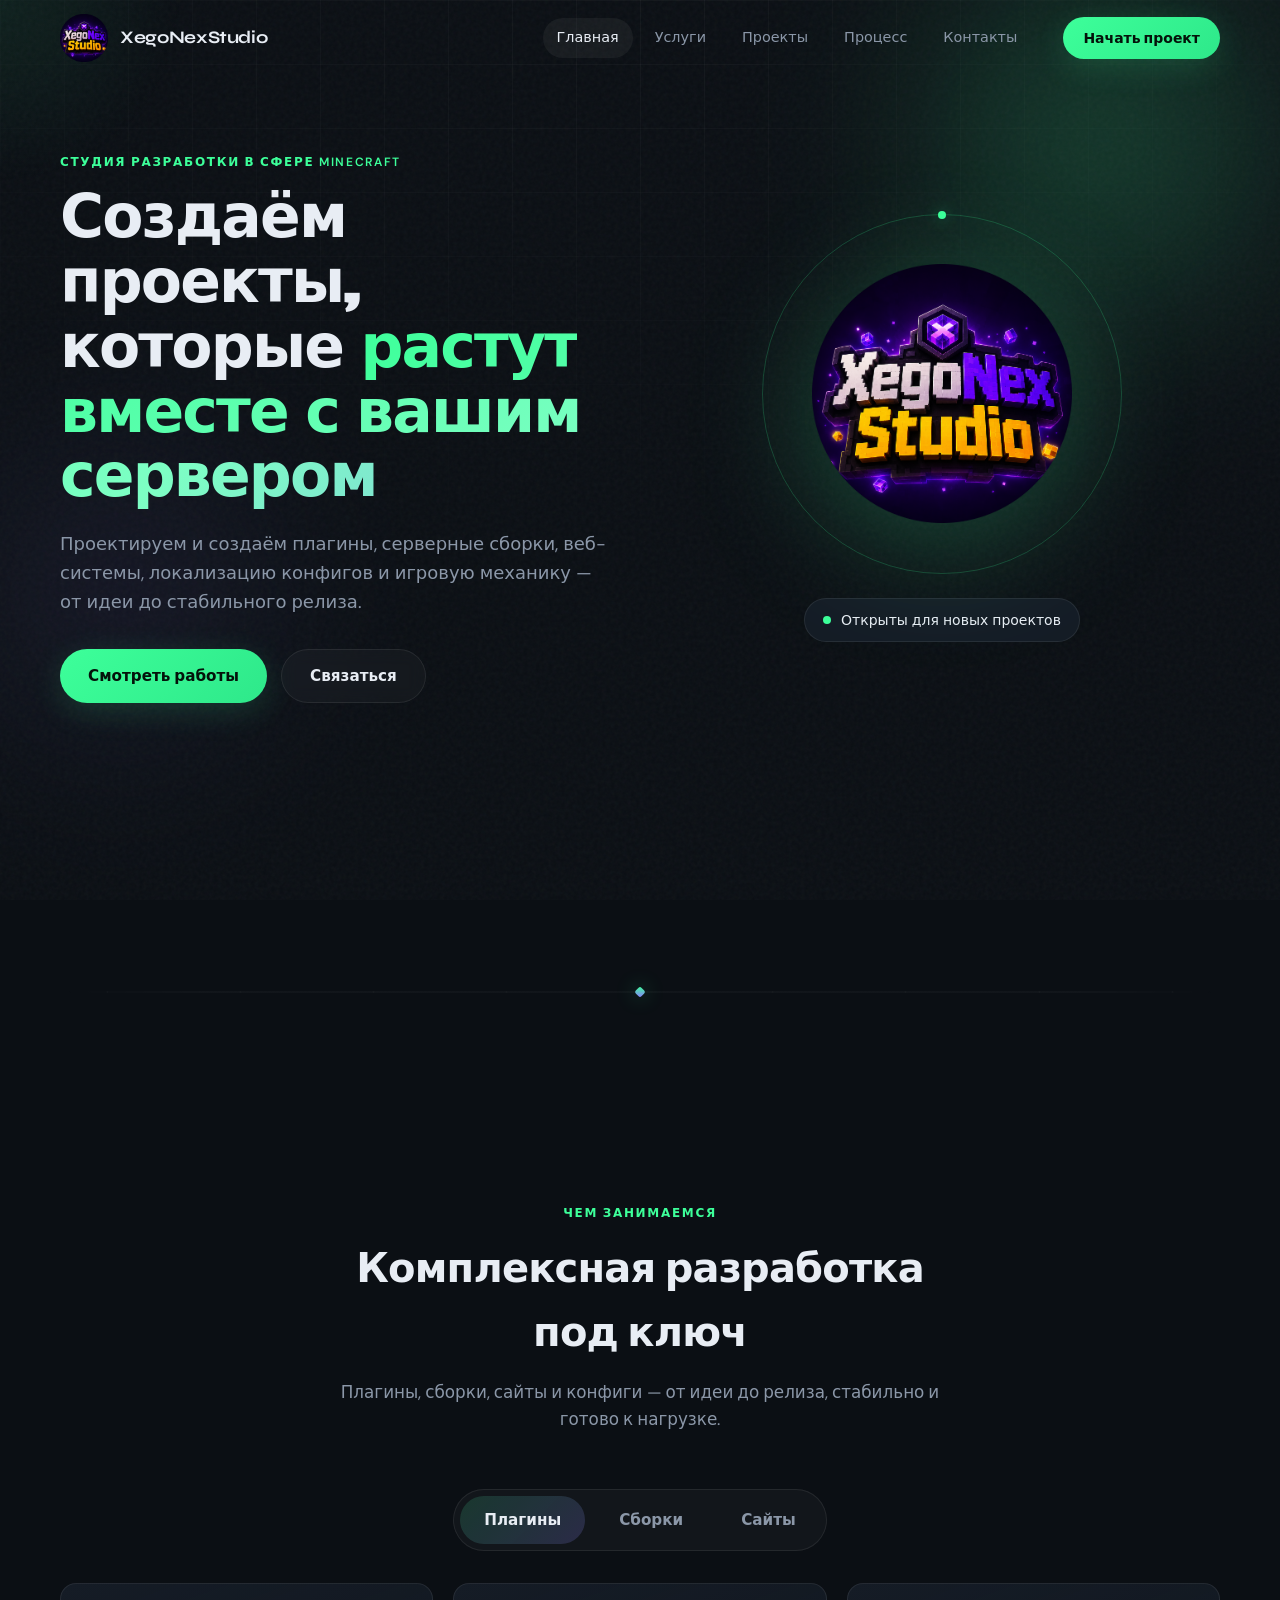
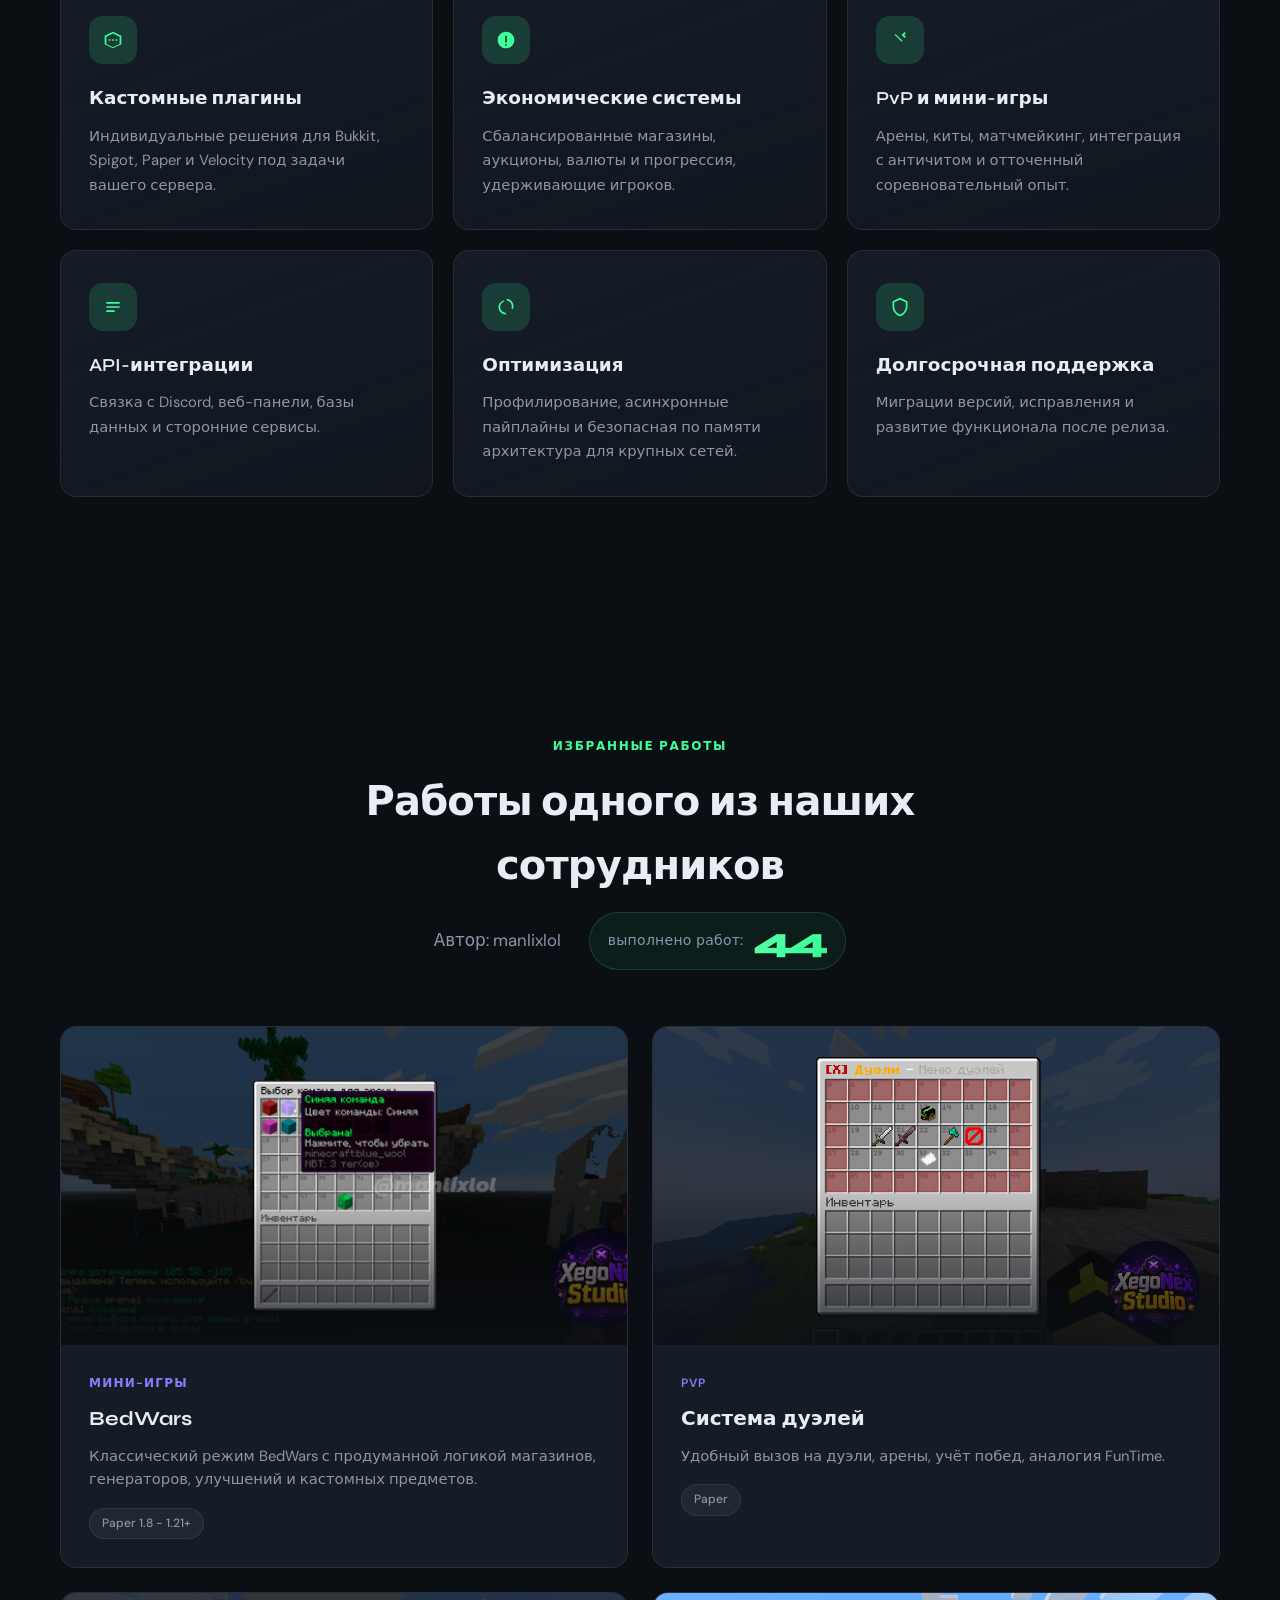
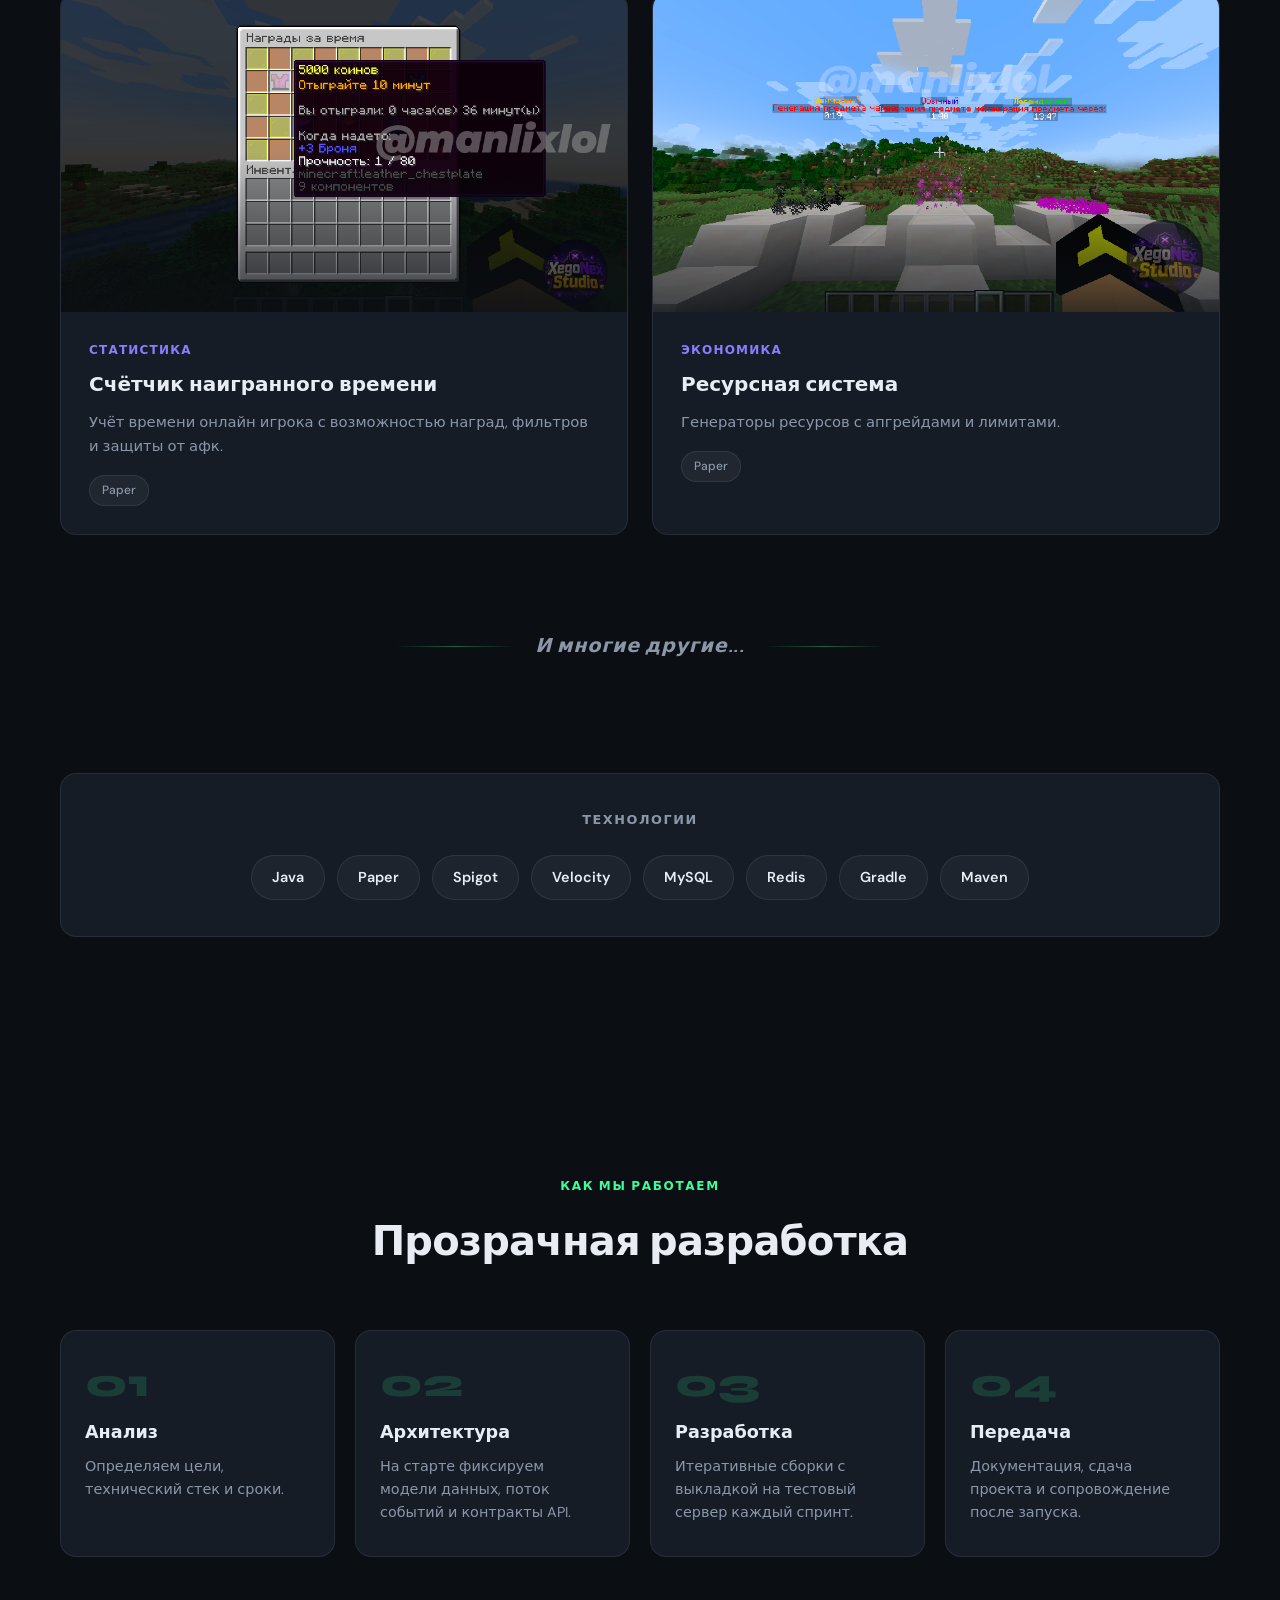
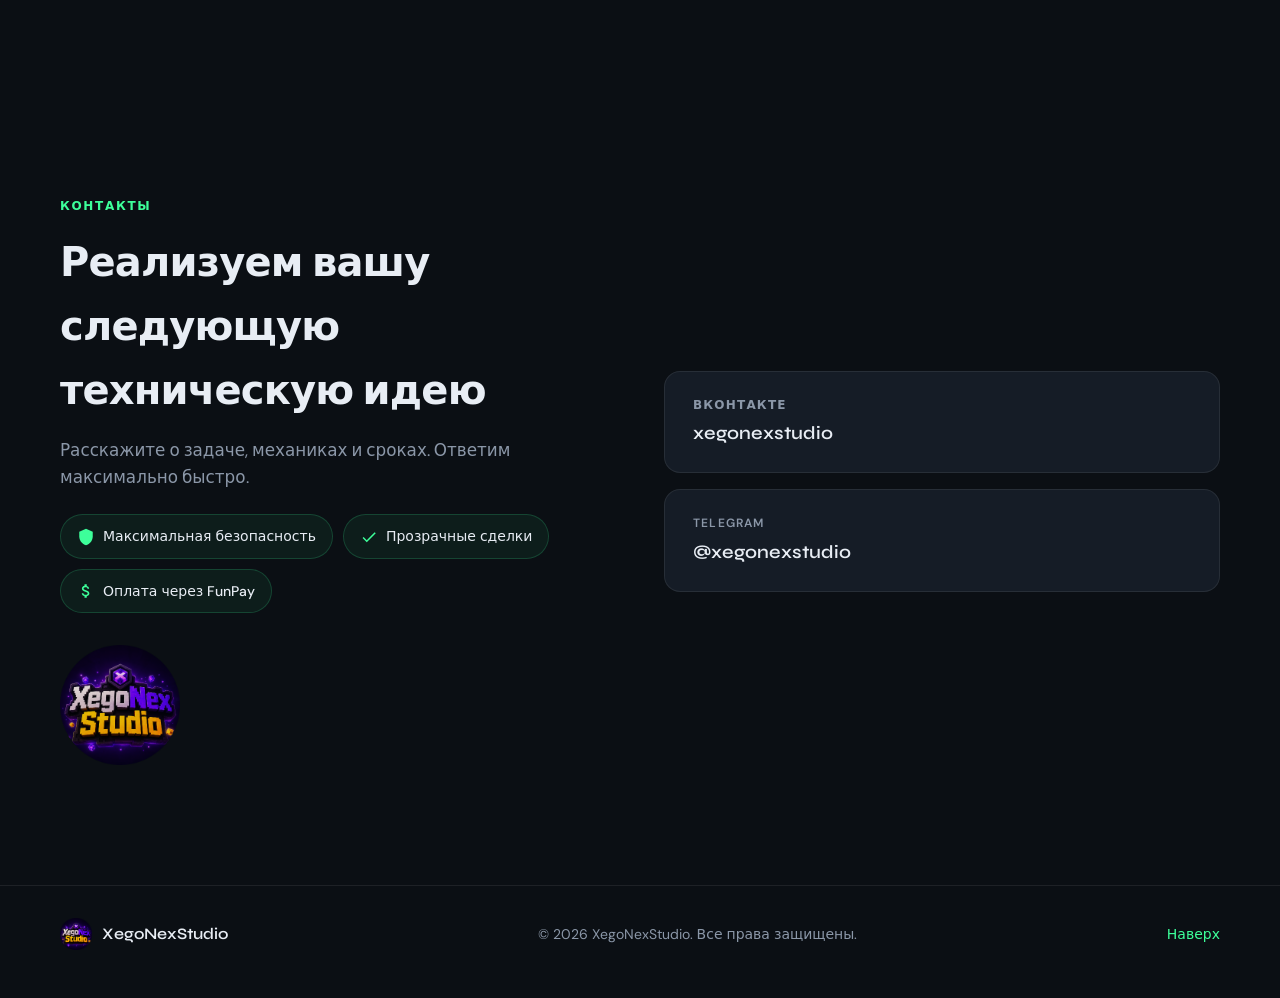
==== commit 50b085a8: "Fix" ====
--- a/site/src/public_html/index.html
+++ b/site/src/public_html/index.html
@@ -7,8 +7,8 @@
 <meta name="theme-color" content="#0b0f14">
 <meta property="og:title" content="XegoNexStudio">
 <meta property="og:description" content="Проектируем и создаём плагины, серверные сборки, веб-системы, локализацию конфигов и игровую механику — от идеи до стабильного релиза.">
-<meta property="og:image" content="https://xegonexstudio.github.io/xegonexstudio/assets/img/xegonex.png">
-<meta property="og:url" content="https://xegonexstudio.github.io/xegonexstudio">
+<meta property="og:image" content="https://xegonex.github.io/xegonexstudio.github.io/assets/img/xegonex.png">
+<meta property="og:url" content="https://xegonex.github.io/xegonexstudio.github.io">
 <meta property="og:type" content="website">
 <title>XegoNexStudio — Студия разработки в сфере Minecraft</title>
 <link rel="preconnect" href="https://fonts.googleapis.com">
